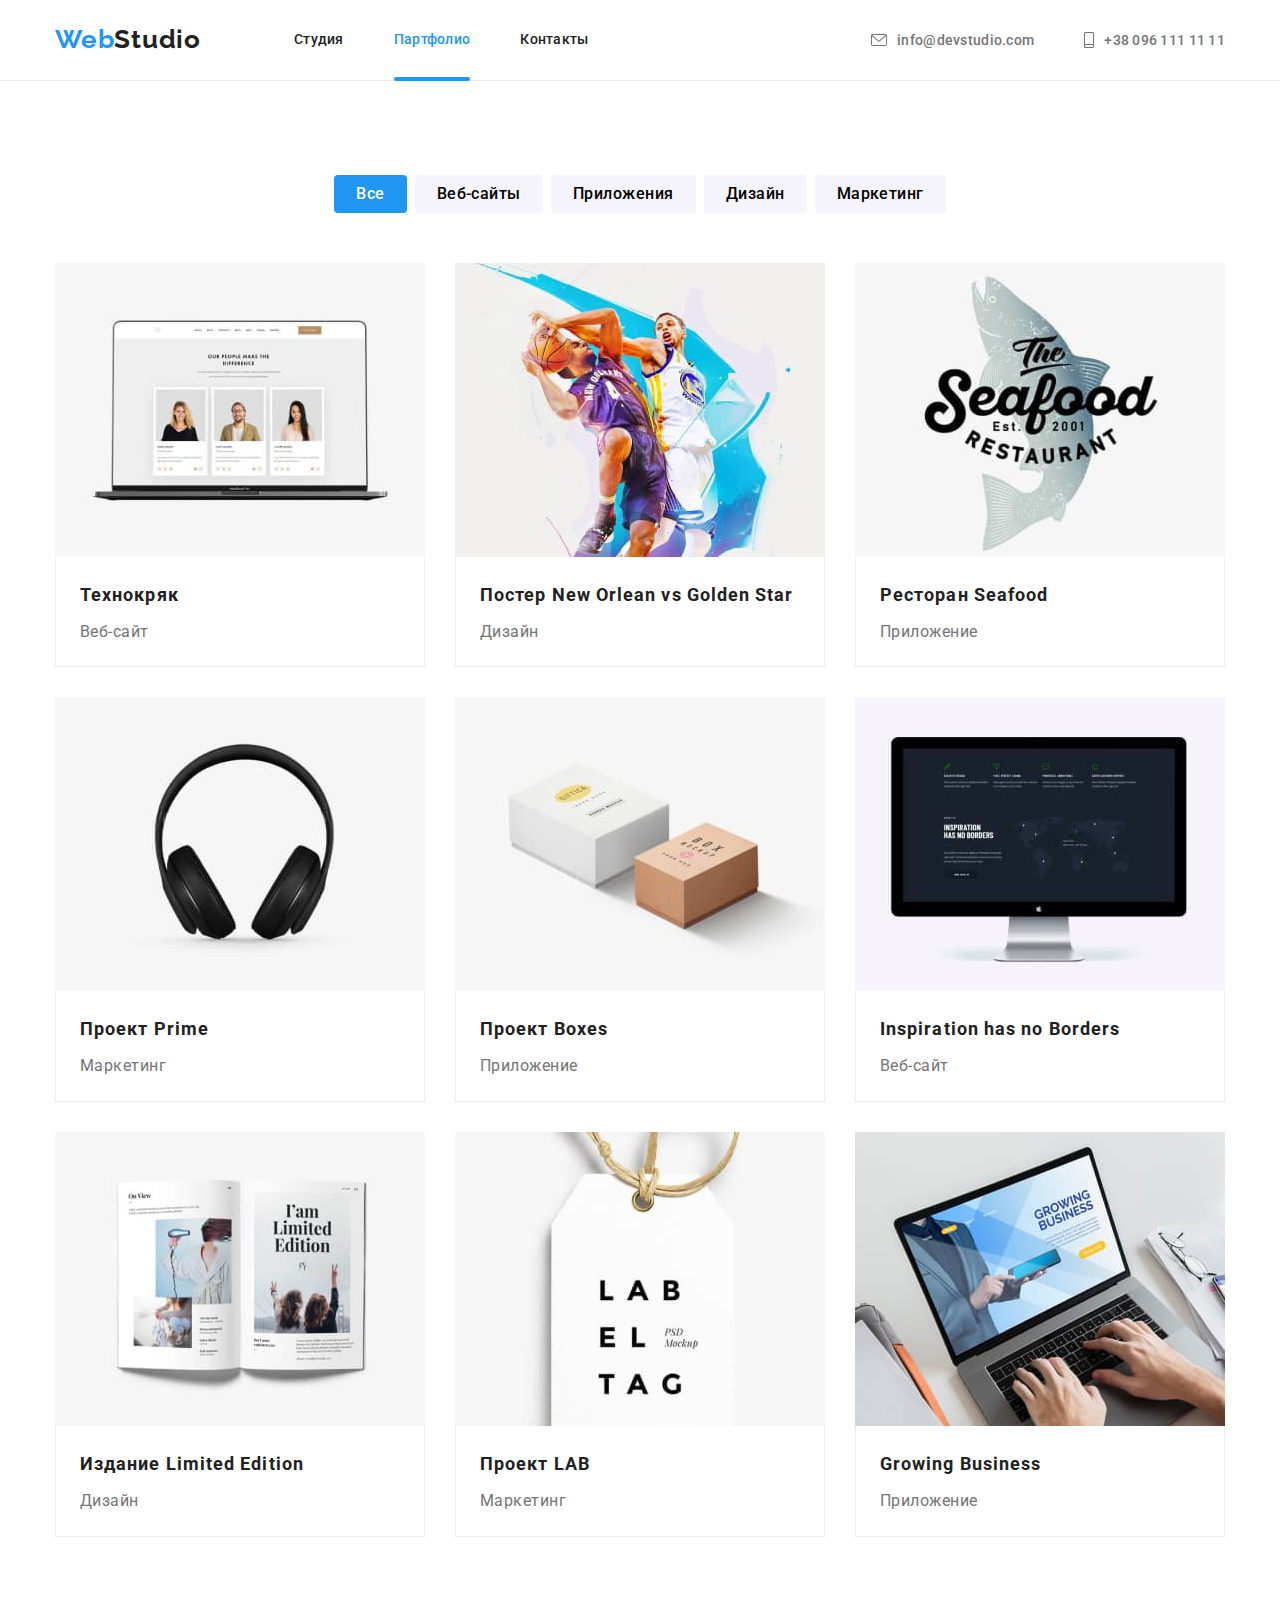
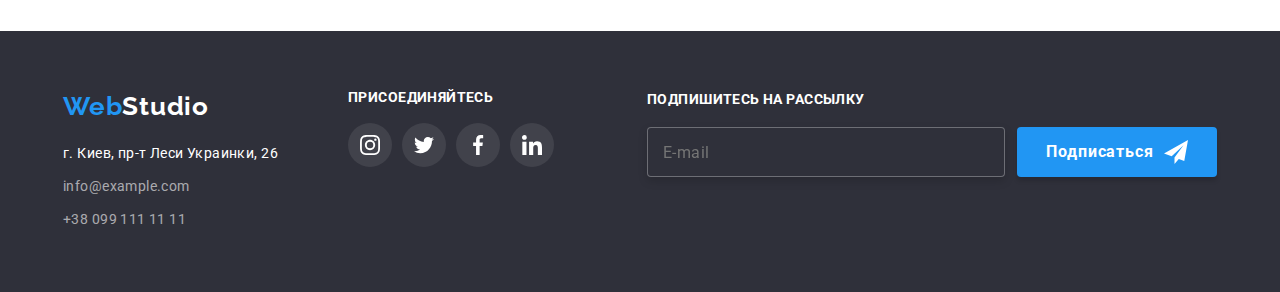
==== portfolio.html @ a49e7f97 "BEM" ====
<!DOCTYPE html>
<html lang="ru">
  <head>
    <meta charset="UTF-8" />
    <meta http-equiv="X-UA-Compatible" content="IE=edge" />
    <meta name="viewport" content="width=device-width, initial-scale=1.0" />
    <title>Portfolio</title>

    <!--Normalize-->
    <link
      rel="stylesheet"
      href="https://cdn.jsdelivr.net/npm/modern-normalize@1.1.0/modern-normalize.min.css"
    />

    <!--Animate.css-->
    <link
      rel="stylesheet"
      href="https://cdnjs.cloudflare.com/ajax/libs/animate.css/4.1.1/animate.min.css"
    />

    <!--Custom styles-->
    <link rel="stylesheet" href="./css/styles.css" />

    <!--Fonts-->
    <link rel="preconnect" href="https://fonts.googleapis.com" />
    <link rel="preconnect" href="https://fonts.gstatic.com" crossorigin />
    <link
      href="https://fonts.googleapis.com/css2?family=Oleo+Script&family=Raleway:wght@700&family=Roboto:wght@400;500;700;900&display=swap"
      rel="stylesheet"
    />
  </head>

  <body>
    <!--Header-->
    <header class="header">
      <div class="header__wraper container">
        <!--Novigations-->
        <a class="logo link header--logo" href="./index.html">
          <span class="logo__span"> Web</span>Studio
        </a>
        <nav>
          <ul class="navigation list">
            <li class="navigation__item">
              <a class="navigation__link link" href="./index.html">Студия</a>
            </li>
            <li class="navigation__item">
              <a
                class="navigation__link navigation__link--current link"
                href="./portfolio.html"
                >Партфолио</a
              >
            </li>
            <li class="navigation__item">
              <a class="navigation__link link" href="">Контакты</a>
            </li>
          </ul>
        </nav>

        <!--Contacts-->
        <ul class="contacts list">
          <li class="contacts__item">
            <a class="contacts__email link" href="mailto:info@devstudio.com">
              <svg class="contacts__icon" width="16" height="12">
                <use href="./images/icons.svg#icon-envelope"></use>
              </svg>
              info@devstudio.com
            </a>
          </li>
          <li class="contacts__item">
            <a class="contacts__phone link" href="tel:+380961111111">
              <svg class="contacts__icon" width="10" height="16">
                <use href="./images/icons.svg#icon-smartphone"></use>
              </svg>
              +38 096 111 11 11
            </a>
          </li>
        </ul>
      </div>
    </header>

    <!--Main content-->
    <main>
      <section class="portfolio section">
        <h1 hidden>Проекты</h1>
        <div class="container">
          <!--Filter-->
          <ul class="filter list">
            <li class="filter__item">
              <button
                class="filter__btn filter__btn--current btn"
                type="button"
              >
                Все
              </button>
            </li>
            <li class="filter__item">
              <button class="filter__btn btn" type="button">Веб-сайты</button>
            </li>
            <li class="filter__item">
              <button class="filter__btn btn" type="button">Приложения</button>
            </li>
            <li class="filter__item">
              <button class="filter__btn btn" type="button">Дизайн</button>
            </li>
            <li class="filter__item">
              <button class="filter__btn btn" type="button">Маркетинг</button>
            </li>
          </ul>

          <!--Projects-->
          <ul class="portfolio__list card-set list">
            <li class="portfolio__item">
              <a class="link" href="">
                <div class="portfolio__pic">
                  <img
                    class="portfolio__img"
                    src="./images/portfolio-page/portfolio-img-1.jpg"
                    alt="ноутбук с открытой страницей сайта: светлый фон, фотографии сотрудников, информация о сайте"
                    width="370"
                    height="294"
                  />
                  <div class="overlay">
                    <p class="overlay__desc">
                      Ресурс предлагает комплексные предложения с разным уровнем
                      функционала и сервисов. Все это позволит посетителю
                      получить исчерпывающие сведения о компании или частном
                      лице.
                    </p>
                  </div>
                </div>
                <div class="portfolio__desc">
                  <h2 class="portfolio__title">Технокряк</h2>
                  <p class="portfolio__txt">Веб-сайт</p>
                </div>
              </a>
            </li>

            <li class="portfolio__item">
              <a class="link" href="">
                <div class="portfolio__pic">
                  <img
                    class="portfolio__img"
                    src="./images/portfolio-page/portfolio-img-2.jpg"
                    alt="два афроамериканских баскетболиста в схватке за мяч. абстрактный голубой фон"
                    width="370"
                    height="294"
                  />
                  <div class="overlay">
                    <p class="overlay__desc">
                      Lorem ipsum dolor sit amet consectetur adipisicing elit.
                      Ratione, pariatur? Odio ex officiis consequuntur iusto
                      cupiditate nemo eaque fugit ad ipsum? Officia eaque
                      debitis distinctio ullam aliquid? Omnis, cum doloribus.
                    </p>
                  </div>
                </div>
                <div class="portfolio__desc">
                  <h2 class="portfolio__title">
                    Постер New Orlean vs Golden Star
                  </h2>
                  <p class="portfolio__txt">Дизайн</p>
                </div>
              </a>
            </li>

            <li class="portfolio__item">
              <a class="link" href="">
                <div class="portfolio__pic">
                  <img
                    class="portfolio__img"
                    src="./images/portfolio-page/portfolio-img-3.jpg"
                    lang="en"
                    alt="the seafood restaurant. est. 2001"
                    width="370"
                    height="294"
                  />
                  <div class="overlay">
                    <p class="overlay__desc">
                      Lorem ipsum dolor sit amet consectetur adipisicing elit.
                      Ratione, pariatur? Odio ex officiis consequuntur iusto
                      cupiditate nemo eaque fugit ad ipsum? Officia eaque
                      debitis distinctio ullam aliquid? Omnis, cum doloribus.
                    </p>
                  </div>
                </div>
                <div class="portfolio__desc">
                  <h2 class="portfolio__title">Ресторан Seafood</h2>
                  <p class="portfolio__txt">Приложение</p>
                </div>
              </a>
            </li>

            <li class="portfolio__item">
              <a class="link" href="">
                <div class="portfolio__pic">
                  <img
                    class="portfolio__img"
                    src="./images/portfolio-page/portfolio-img-4.jpg"
                    alt="черные игровые наушнкии на светло-бежевом фоне"
                    width="370"
                    height="294"
                  />
                  <div class="overlay">
                    <p class="overlay__desc">
                      Lorem ipsum dolor sit amet consectetur adipisicing elit.
                      Ratione, pariatur? Odio ex officiis consequuntur iusto
                      cupiditate nemo eaque fugit ad ipsum? Officia eaque
                      debitis distinctio ullam aliquid? Omnis, cum doloribus.
                    </p>
                  </div>
                </div>
                <div class="portfolio__desc">
                  <h2 class="portfolio__title">Проект Prime</h2>
                  <p class="portfolio__txt">Маркетинг</p>
                </div>
              </a>
            </li>

            <li class="portfolio__item">
              <a class="link" href="">
                <div class="portfolio__pic">
                  <img
                    class="portfolio__img"
                    src="./images/portfolio-page/portfolio-img-5.jpg"
                    alt="две небольшие прямоугольные картонные коробки на светло-бежевом фоне. одна побольше белого цвета, вторая меньше - крафтовая"
                    width="370"
                    height="294"
                  />
                  <div class="overlay">
                    <p class="overlay__desc">
                      Lorem ipsum dolor sit amet consectetur adipisicing elit.
                      Ratione, pariatur? Odio ex officiis consequuntur iusto
                      cupiditate nemo eaque fugit ad ipsum? Officia eaque
                      debitis distinctio ullam aliquid? Omnis, cum doloribus.
                    </p>
                  </div>
                </div>
                <div class="portfolio__desc">
                  <h2 class="portfolio__title">Проект Boxes</h2>
                  <p class="portfolio__txt">Приложение</p>
                </div>
              </a>
            </li>

            <li class="portfolio__item">
              <a class="link" href="">
                <div class="portfolio__pic">
                  <img
                    class="portfolio__img"
                    src="./images/portfolio-page/portfolio-img-6.jpg"
                    alt="монитор компьютера с открытым сайтом, темный фон"
                    width="370"
                    height="294"
                  />
                  <div class="overlay">
                    <p class="overlay__desc">
                      Lorem ipsum dolor sit amet consectetur adipisicing elit.
                      Ratione, pariatur? Odio ex officiis consequuntur iusto
                      cupiditate nemo eaque fugit ad ipsum? Officia eaque
                      debitis distinctio ullam aliquid? Omnis, cum doloribus.
                    </p>
                  </div>
                </div>
                <div class="portfolio__desc">
                  <h2 class="portfolio__title">Inspiration has no Borders</h2>
                  <p class="portfolio__txt">Веб-сайт</p>
                </div>
              </a>
            </li>

            <li class="portfolio__item">
              <a class="link" href="">
                <div class="portfolio__pic">
                  <img
                    class="portfolio__img"
                    src="./images/portfolio-page/portfolio-img-7.jpg"
                    alt="открытый журнал на светло-бежевом фоне с фотографиями девушек"
                    width="370"
                    height="294"
                  />
                  <div class="overlay">
                    <p class="overlay__desc">
                      Lorem ipsum dolor sit amet consectetur adipisicing elit.
                      Ratione, pariatur? Odio ex officiis consequuntur iusto
                      cupiditate nemo eaque fugit ad ipsum? Officia eaque
                      debitis distinctio ullam aliquid? Omnis, cum doloribus.
                    </p>
                  </div>
                </div>
                <div class="portfolio__desc">
                  <h2 class="portfolio__title">Издание Limited Edition</h2>
                  <p class="portfolio__txt">Дизайн</p>
                </div>
              </a>
            </li>

            <li class="portfolio__item">
              <a class="link" href="">
                <div class="portfolio__pic">
                  <img
                    class="portfolio__img"
                    src="./images/portfolio-page/portfolio-img-8.jpg"
                    alt="белая бумажная этикетка с скафтовой ленточкой на светло-бежевом фоне"
                    width="370"
                    height="294"
                  />
                  <div class="overlay">
                    <p class="overlay__desc">
                      Lorem ipsum dolor sit amet consectetur adipisicing elit.
                      Ratione, pariatur? Odio ex officiis consequuntur iusto
                      cupiditate nemo eaque fugit ad ipsum? Officia eaque
                      debitis distinctio ullam aliquid? Omnis, cum doloribus.
                    </p>
                  </div>
                </div>
                <div class="portfolio__desc">
                  <h2 class="portfolio__title">Проект LAB</h2>
                  <p class="portfolio__txt">Маркетинг</p>
                </div>
              </a>
            </li>

            <li class="portfolio__item">
              <a class="link" href="">
                <div class="portfolio__pic">
                  <img
                    class="portfolio__img"
                    src="./images/portfolio-page/portfolio-img-9.jpg"
                    alt="ноутбук на рабочем столе с открытой страницей Приложения"
                    width="370"
                    height="294"
                  />
                  <div class="overlay">
                    <p class="overlay__desc">
                      Lorem ipsum dolor sit amet consectetur adipisicing elit.
                      Ratione, pariatur? Odio ex officiis consequuntur iusto
                      cupiditate nemo eaque fugit ad ipsum? Officia eaque
                      debitis distinctio ullam aliquid? Omnis, cum doloribus.
                    </p>
                  </div>
                </div>
                <div class="portfolio__desc">
                  <h2 class="portfolio__title">Growing Business</h2>
                  <p class="portfolio__txt">Приложение</p>
                </div>
              </a>
            </li>
          </ul>
        </div>
      </section>
    </main>

    <!--Footer-->
    <footer class="footer">
      <div class="footer__wraper container">
        <div class="footer__contacts">
          <a class="logo footer--logo link" href="./index.html">
            <span class="logo__span"> Web</span>Studio
          </a>
          <address>
            <ul class="list">
              <li>
                <a
                  class="footer__adress link"
                  href="https://www.google.com/maps/place/%D0%B1%D1%83%D0%BB.+%D0%9B%D0%B5%D1%81%D0%B8+%D0%A3%D0%BA%D1%80%D0%B0%D0%B8%D0%BD%D0%BA%D0%B8,+26,+%D0%9A%D0%B8%D0%B5%D0%B2,+%D0%A3%D0%BA%D1%80%D0%B0%D0%B8%D0%BD%D0%B0,+02000/data=!4m2!3m1!1s0x40d4cf0e033ecbe9:0x57a4dffefec77da0?sa=X&ved=2ahUKEwiR7r6asKr4AhVFR_EDHUUcAAkQ8gF6BAgIEAE"
                  >г. Киев, пр-т Леси Украинки, 26</a
                >
              </li>
              <li>
                <a class="footer__email link" href="mailto:info@example.com"
                  >info@example.com</a
                >
              </li>
              <li>
                <a class="footer__phone link" href="tel:+380991111111"
                  >+38 099 111 11 11</a
                >
              </li>
            </ul>
          </address>
        </div>

        <!--Social medias-->
        <div class="footer__socials">
          <p class="footer__call">Присоединяйтесь</p>
          <ul class="socials list">
            <li>
              <a
                class="footer__link link"
                target="_blank"
                aria-label="инстаграм"
                href=""
              >
                <svg class="footer__icon" width="20" height="20">
                  <use href="./images/icons.svg#icon-instagram"></use>
                </svg>
              </a>
            </li>
            <li>
              <a
                class="footer__link link"
                target="_blank"
                aria-label="твитер"
                href=""
              >
                <svg class="footer__icon" width="20" height="20">
                  <use href="./images/icons.svg#icon-twitter"></use>
                </svg>
              </a>
            </li>
            <li>
              <a
                class="footer__link link"
                target="_blank"
                aria-label="фейсбук"
                href=""
              >
                <svg class="footer__icon" width="20" height="20">
                  <use href="./images/icons.svg#icon-facebook"></use>
                </svg>
              </a>
            </li>
            <li>
              <a
                class="footer__link link"
                target="_blank"
                aria-label="линкедин"
                href=""
              >
                <svg class="footer__icon" width="20" height="20">
                  <use href="./images/icons.svg#icon-linkedin"></use>
                </svg>
              </a>
            </li>
          </ul>
        </div>

        <!--Subscription-form-->
        <div class="footer__form">
          <p class="footer__subtitle">Подпишитесь на рассылку</p>
          <form class="subscription-form" name="subscription-form">
            <label class="subscription-form__item">
              <input
                class="subscription-form__field"
                name="email"
                type="email"
                placeholder="E-mail"
                required
              />
            </label>
            <button class="subscription-form__btn main-btn btn" type="submit">
              Подписаться
              <svg class="subscription-form__icon" width="24" height="24">
                <use href="/images/icons.svg#icon-send"></use>
              </svg>
            </button>
          </form>
        </div>
      </div>
    </footer>
  </body>
</html>
---- css/styles.css ----
:root {
  /*Colors*/
  --acent-color: #2196f3;
  --main-light-cl: #ffffff;
  --main-dark-cl: #2f303a;

  /*Text*/
  --txt-cl: #212121;
  --txt-light-cl: #757575;

  /*Animation*/
  --anim-slow: 250ms cubic-bezier(0.4, 0, 0.2, 1);
}

body {
  font-family: "Roboto", "Raleway", sans-serif;
  color: var(--txt-cl);
  margin: 0;
}

h1,
h2,
h3,
p {
  margin: 0px;
}

ul {
  margin: 0px;
  padding: 0px;
}

/*Common styles*/
.container {
  width: 1200px;
  padding-left: 15px;
  padding-right: 15px;
  margin-left: auto;
  margin-right: auto;
}

.section {
  padding: 94px 0;
}

.link {
  text-decoration: none;
}

.list {
  list-style-type: none;
}

.visually-hidden {
  position: absolute;
  white-space: nowrap;
  width: 1px;
  height: 1px;
  overflow: hidden;
  border: 0;
  padding: 0;
  clip: rect(0 0 0 0);
  clip-path: inset(50%);
  margin: -1px;
}

.logo {
  font-family: "Raleway", sans-serif;
  font-weight: 700;
  font-size: 26px;
  line-height: 1.2;
  letter-spacing: 0.03em;
}

.logo__span {
  color: var(--acent-color);
}

.btn {
  filter: none;
  border: none;
}

.main-btn {
  width: 200px;
  height: 50px;
  border-radius: 4px;

  font-family: inherit;
  font-weight: 700;
  font-size: 16px;
  line-height: 1.88;
  letter-spacing: 0.06em;

  filter: none;
  border: none;
  box-shadow: 0px 4px 4px rgba(0, 0, 0, 0.15);
  color: var(--main-light-cl);
  background-color: var(--acent-color);

  transition: background-color var(--anim-slow);
}

.section-title {
  font-weight: 700;
  font-size: 36px;
  line-height: 1.17;
  text-align: center;
  letter-spacing: 0.03em;
}

.service__title,
.team__title,
.clients__title {
  margin-bottom: 50px;
}

/*Header*/
.header {
  border-bottom: 1px solid #ececec;
}

.header__wraper {
  display: flex;
  align-items: center;
}

.header--logo {
  color: var(--txt-cl);
  margin-right: 93px;
}

/*Header navigations*/
.navigation {
  display: flex;
}

.navigation__item:not(:last-child) {
  margin-right: 50px;
}

.navigation__link {
  font-weight: 500;
  font-size: 14px;
  line-height: 1.14;
  letter-spacing: 0.02em;
  color: var(--txt-cl);

  display: block;
  padding: 32px 0;

  transition: color var(--anim-slow);
}

.navigation__link--current {
  position: relative;

  font-weight: 500;
  font-size: 14px;
  line-height: 1.14;
  letter-spacing: 0.02em;
  color: var(--txt-cl);
  color: var(--acent-color);

  display: block;
  padding: 32px 0;
}

.navigation__link--current::after {
  content: "";
  position: absolute;
  bottom: 0;
  left: 0;

  transform: translateY(1px);

  width: 100%;
  height: 4px;
  display: inline-block;

  background-color: var(--acent-color);
  border-radius: 2px;
}

.navigation__link:hover,
.navigation__link:focus {
  color: var(--acent-color);
}

/*Header contacts*/
.contacts {
  display: flex;
  justify-content: center;
  margin-left: auto;
  gap: 50px;
}

.contacts__icon {
  fill: var(--txt-light-cl);
  margin-right: 10px;

  transition: fill var(--anim-slow);
}

.contacts__email,
.contacts__phone {
  font-weight: 500;
  font-size: 14px;
  line-height: 16px;
  letter-spacing: 0.02em;
  color: var(--txt-light-cl);
  font-style: normal;

  display: flex;
  align-items: center;
  padding: 32px 0;

  transition: color var(--anim-slow);
}

.contacts__email:hover,
.contacts__phone:hover,
.icontacts__email:focus,
.contacts__phone:focus {
  color: var(--acent-color);
}

.contacts__email:hover .contacts__icon,
.contacts__phone:hover .contacts__icon {
  fill: var(--acent-color);
}

/*Hero*/
.hero {
  max-width: 1600px;
  margin-right: auto;
  margin-left: auto;
  padding-top: 200px;
  padding-bottom: 200px;

  background-color: #c4c4c4;
  background-image: linear-gradient(
      rgba(47, 48, 58, 0.4),
      rgba(47, 48, 58, 0.4)
    ),
    url(../images/studio-page/hero-img.jpg);
  background-repeat: no-repeat;
  background-position: center;
  background-size: cover;
}

.hero__wraper {
  display: flex;
  flex-direction: column;
  align-items: center;
}

.hero__title {
  font-weight: 900;
  font-size: 44px;
  line-height: 1.36;
  letter-spacing: 0.06em;
  text-transform: uppercase;
  color: var(--main-light-cl);

  text-align: center;
  width: 696px;
  margin-bottom: 30px;
}

.hero__btn:hover,
.hero__btn:focus {
  background-color: #188ce8;
  cursor: pointer;
}

/*Modal*/
.backdrop {
  position: fixed;
  top: 0;
  left: 0;

  width: 100%;
  height: 100%;

  opacity: 1;
  z-index: 1;

  transition: opacity var(--anim-slow), visibility var(--anim-slow);
  background-color: rgba(0, 0, 0, 0.2);
}

.backdrop.is-hidden {
  visibility: hidden;
  opacity: 0;
  pointer-events: none;
}

.modal {
  position: absolute;
  top: 50%;
  left: 50%;
  transform: translate(-50%, -50%);

  min-width: 528px;
  min-height: 581px;

  border-radius: 4px;
  background-color: #ffffff;
  box-shadow: 0px 1px 3px rgba(0, 0, 0, 0.12), 0px 1px 1px rgba(0, 0, 0, 0.14),
    0px 2px 1px rgba(0, 0, 0, 0.2);
}

.modal__close-btn {
  position: absolute;
  top: 8px;
  right: 8px;

  display: flex;
  justify-content: center;
  align-items: center;
  width: 30px;
  height: 30px;

  border-radius: 50%;
  border: solid 1px rgba(0, 0, 0, 0.1);
  background-color: #ffffff;
  box-shadow: none;

  cursor: pointer;
}

.modal__close-icon {
  fill: #000000;
  transition: fill var(--anim-slow);
}

.modal__close-btn:hover .modal__close-icon,
.modal__close-btn:focus .modal__close-icon {
  fill: var(--acent-color);
}

/*Modal form*/
.modal-form {
  display: flex;
  flex-direction: column;
  padding: 40px;
}

.modal-form__title {
  margin-bottom: 12px;

  font-weight: 700;
  font-size: 20px;
  line-height: 1.15;
  text-align: center;
  letter-spacing: 0.03em;

  color: #212121;
}

.modal-form__txt {
  margin-bottom: 4px;

  font-weight: 400;
  font-size: 12px;
  line-height: 1.17;
  letter-spacing: 0.01em;

  color: var(--txt-light-cl);
}

.modal-form__item {
  position: relative;
  margin-bottom: 10px;
  width: 448px;
  min-height: 58px;
}

.modal-form__field {
  padding-left: 42px;
  padding-right: 5px;
  width: 100%;
  height: 40px;

  border: 1px solid rgba(33, 33, 33, 0.2);
  border-radius: 4px;
  outline: transparent;
  background-color: transparent;

  transition: border-color var(--anim-slow);
}

.modal-form__field:hover,
.modal-form__field:focus {
  border-color: var(--acent-color);
  cursor: pointer;
}

.modal-form__box {
  position: absolute;
  top: 29px;
  right: 13px;
  bottom: 12px;
  left: 12px;
  z-index: -1;

  width: 18px;
  height: 18px;
}

.modal-form__icon {
  fill: #212121;
  transition: fill var(--anim-slow);
}

.modal-form__field:hover + .modal-form__box .modal-form__icon,
.modal-form__field:focus + .modal-form__box .modal-form__icon {
  fill: var(--acent-color);
}

.modal-form__massage {
  width: 448px;
  height: 120px;
  margin-bottom: 20px;
  padding: 12px 16px;
  resize: none;

  border: 1px solid rgba(33, 33, 33, 0.2);
  border-radius: 4px;
  outline: transparent;

  transition: border-color var(--anim-slow);
}

.modal-form__massage::placeholder {
  font-weight: 400;
  font-size: 12px;
  line-height: 1.17;
  letter-spacing: 0.01em;

  color: rgba(117, 117, 117, 0.5);
}

.modal-form__massage:hover,
.modal-form__massage:focus {
  border-color: var(--acent-color);
  cursor: pointer;
}

.checkbox {
  display: flex;
  justify-content: center;
  align-items: center;
  gap: 8px;
  margin-bottom: 30px;
}

.checkbox__custom {
  display: flex;
  justify-content: center;
  padding-top: 4px;

  width: 16px;
  height: 15px;
  outline: 2px solid #212121;
  outline-offset: -2px;
  border-radius: 2px;

  cursor: pointer;

  transition: outline var(--anim-slow), background-color var(--anim-slow);
}

.checkbox__input:checked + .checkbox__custom {
  outline: none;
  background-color: var(--acent-color);
}

.checkbox__icon {
  fill: #ffffff;
}

.checkbox__txt {
  font-weight: 400;
  font-size: 14px;
  line-height: 1.71;
  letter-spacing: 0.03em;
  color: var(--txt-light-cl);
  user-select: none;
}

.checkbox__link {
  font-weight: 400;
  font-size: 14px;
  line-height: 1.71;
  letter-spacing: 0.03em;

  color: var(--acent-color);
}

.modal__btn-box {
  display: flex;
  justify-content: center;
}

.modal__btn:hover,
.modal__btn:focus {
  background-color: #188ce8;
  cursor: pointer;
}

/*Benefits*/
.benefits {
  padding-bottom: 0;
}

.benefits__wraper {
  display: flex;
  justify-content: center;
  align-items: center;

  width: 270px;
  height: 120px;
  background-color: #f5f4fa;
  border-radius: 4px;

  margin-bottom: 30px;
}

.benefits__list {
  display: flex;
  align-content: flex-start;
}

.benefits__item {
  width: 270px;
}

.benefits__item:not(:last-child) {
  margin-right: 30px;
}

.benefits__title {
  font-weight: 700;
  font-size: 14px;
  line-height: 1.14;
  letter-spacing: 0.03em;
  text-transform: uppercase;

  margin-bottom: 10px;
}

.benefits__txt {
  font-size: 14px;
  line-height: 1.71;
  letter-spacing: 0.03em;
  color: var(--txt-light-cl);
}

/*Service*/
.service__list {
  display: flex;
  align-items: flex-start;
  gap: 30px;
}

.service__item {
  position: relative;
  z-index: -1;
}

.service__pic {
  display: block;
}

.service__overlay {
  position: absolute;
  bottom: 0;
  left: 0;
  width: 100%;

  padding: 27px;
  background-color: rgba(47, 48, 58, 0.8);
}

.service__desc {
  color: var(--main-light-cl);

  font-weight: 700;
  font-size: 14px;
  line-height: 1.14;
  letter-spacing: 0.03em;
  text-align: center;
  text-transform: uppercase;
}

/*Team*/
.team {
  background-color: #f5f4fa;
  padding: 94px 0;
}

.team__list {
  display: flex;
  align-items: flex-start;
}

.team__item:not(:last-child) {
  margin-right: 30px;
}

.team__item {
  background-color: var(--main-light-cl);
  width: 270px;
  border-radius: 0px 0px 4px 4px;
  box-shadow: 0px 1px 3px rgba(0, 0, 0, 0.12), 0px 1px 1px rgba(0, 0, 0, 0.14),
    0px 2px 1px rgba(0, 0, 0, 0.2);
}

.team__desc {
  text-align: center;
  padding-top: 30px;
  padding-bottom: 30px;
}

.team__subtitle {
  font-weight: 500;
  font-size: 16px;
  line-height: 1.19;
  letter-spacing: 0.03em;

  margin-bottom: 10px;
}

.team__position {
  font-weight: 400;
  font-size: 16px;
  line-height: 1.19;
  letter-spacing: 0.03em;
  color: var(--txt-light-cl);

  margin-bottom: 16px;
}

/*Team socials*/
.socials {
  display: flex;
  justify-content: center;
  gap: 10px;
}

.socials__link {
  display: flex;
  align-items: center;
  justify-content: center;

  width: 44px;
  height: 44px;
  border-radius: 50%;
  background-color: #ffffff;

  transition: background-color var(--anim-slow);
}

.socials__icon {
  fill: #afb1b8;
  transition: fill var(--anim-slow);
}

.socials__link:hover .socials__icon,
.socials__link:focus .socials__icon {
  fill: #ffffff;
}

.socials__link:hover,
.socials__link:focus {
  background-color: var(--acent-color);
  cursor: pointer;
}

/*Clients*/
.clients__list {
  display: flex;
  justify-content: center;

  margin-top: 50px;
  gap: 30px;
}

.clients__link {
  display: flex;
  align-items: center;
  justify-content: center;

  background-color: #ffffff;
  width: 170px;
  height: 92px;
  border: 1px solid #afb1b8;
  border-radius: 4px;

  transition: border-color var(--anim-slow);
}

.clients__icon {
  fill: #afb1b8;
  transition: fill var(--anim-slow);
}

.clients__link:hover,
.client__-link:focus {
  border-color: var(--acent-color);
}

.clients__link:hover .clients__icon,
.clients__link:focus .clients__icon {
  fill: var(--acent-color);
}

/*Footer*/
.footer {
  background-color: var(--main-dark-cl);
}

.footer__wraper {
  display: flex;
  justify-content: center;
  padding: 60px 0;
}

.footer__contacts {
  margin-right: 70px;
}

.footer--logo {
  color: var(--main-light-cl);
  display: block;
  margin-bottom: 20px;
}

.footer__adress {
  font-size: 14px;
  line-height: 1.71;
  letter-spacing: 0.03em;
  color: var(--main-light-cl);
  font-style: normal;

  display: block;
  margin-bottom: 9px;

  transition: color var(--anim-slow);
}

.footer__email,
.footer__phone {
  display: block;

  font-size: 14px;
  line-height: 1.71;
  letter-spacing: 0.03em;
  color: rgba(255, 255, 255, 0.6);
  font-style: normal;

  transition: color var(--anim-slow);
}

.footer__email {
  margin-bottom: 9px;
}

.footer__email:hover,
.footer__phone:hover,
.footer__adress:hover,
.footer__email:focus,
.footer__phone:focus,
.footer__adress:focus {
  color: var(--acent-color);
}

.footer__call {
  margin-bottom: 20px;

  font-weight: 700;
  font-size: 14px;
  line-height: 0.88;
  letter-spacing: 0.03em;
  text-transform: uppercase;
  color: #ffffff;
}

.socials {
  display: flex;
  justify-content: center;
  gap: 10px;
}

.footer__link {
  display: flex;
  justify-content: center;
  align-items: center;
  width: 44px;
  height: 44px;

  background-color: rgba(225, 225, 225, 10%);
  border-radius: 50%;

  transition: background-color var(--anim-slow);
}

.footer__icon {
  fill: #ffffff;
}

.footer__link:hover,
.footer__link:focus {
  background-color: var(--acent-color);
}

.footer__socials {
  margin-right: 93px;
}

/*Subscription form*/
.footer__subtitle {
  margin-bottom: 20px;

  font-weight: 700;
  font-size: 14px;
  line-height: 1.17;
  letter-spacing: 0.03em;
  text-transform: uppercase;
  color: #ffffff;
}

.subscription-form {
  display: flex;
  justify-content: center;
  align-items: center;
  gap: 12px;
}

.subscription-form__field {
  padding: 0 15px;
  width: 358px;
  height: 50px;

  background-color: var(--main-dark-cl);
  border: 1px solid rgba(255, 255, 255, 0.3);
  filter: drop-shadow(0px 4px 4px rgba(0, 0, 0, 0.15));
  border-radius: 4px;
  outline: transparent;

  font-weight: 400;
  font-size: 16px;
  line-height: 1.25;
  letter-spacing: 0.03em;
  color: #ffffff;

  cursor: pointer;
}

.subscription-form__item::placeholder {
  font-weight: 400;
  font-size: 16px;
  line-height: 1.25;
  letter-spacing: 0.03em;

  color: rgba(255, 255, 255, 0.6);
}

.subscription-form__btn {
  display: flex;
  justify-content: center;
  align-items: center;
  gap: 10px;

  cursor: pointer;
}

.subscription-form__icon {
  fill: #ffffff;
}

/*Projects filter*/

.filter {
  display: flex;
  justify-content: center;
}

.filter__item:not(:last-child) {
  margin-right: 8px;
}

.filter__btn {
  font-family: inherit;
  font-weight: 500;
  font-size: 16px;
  line-height: 1.6;
  letter-spacing: 0.03em;
  background-color: #f5f4fa;

  padding: 6px 22px;
  border-radius: 4px;

  transition: color var(--anim-slow), background-color var(--anim-slow),
    box-shadow var(--anim-slow);
}

.filter__btn:hover,
.filter__btn:focus {
  color: var(--main-light-cl);
  background-color: var(--acent-color);
  box-shadow: 0px 3px 1px rgba(0, 0, 0, 0.1), 0px 1px 2px rgba(0, 0, 0, 0.08),
    0px 2px 2px rgba(0, 0, 0, 0.12);
  cursor: pointer;
}

.filter__btn--current {
  color: var(--main-light-cl);
  background-color: var(--acent-color);
}

/*Projects*/
.portfolio__list {
  display: flex;
  flex-wrap: wrap;
  margin-top: 50px;
}

.portfolio__item {
  width: 370px;
  margin-right: 30px;

  transition: box-shadow var(--anim-slow);
}

.portfolio__item:hover,
.portfolio__item:focus {
  box-shadow: 0px 1px 1px rgba(0, 0, 0, 0.12), 0px 4px 4px rgba(0, 0, 0, 0.06),
    1px 4px 6px rgba(0, 0, 0, 0.16);
  cursor: pointer;
}

.portfolio__item:nth-child(-n + 6) {
  margin-bottom: 30px;
}

.portfolio__item:nth-child(3n + 3) {
  margin-right: -30px;
}

.portfolio__pic {
  position: relative;
  overflow: hidden;
}

.portfolio__img {
  display: block;
}

.portfolio__desc {
  padding: 20px 24px;
  border: 1px solid #eeeeee;
  border-top: 0px;
}

.portfolio__title {
  font-size: 18px;
  line-height: 2;
  letter-spacing: 0.06em;
  color: var(--txt-cl);

  margin-bottom: 4px;
}

.portfolio__txt {
  font-weight: 400;
  font-size: 16px;
  line-height: 1.86;
  letter-spacing: 0.03em;
  color: var(--txt-light-cl);
}

/*Ovarlay*/
.overlay {
  position: absolute;
  top: 0;
  left: 0;

  display: flex;
  align-items: center;
  justify-content: center;
  padding: 63px 24px;

  background-color: rgba(33, 150, 243, 0.9);

  transform: translateY(100%);
  transition: transform var(--anim-slow);
}

.overlay__desc {
  font-size: 18px;
  font-weight: 400;
  line-height: 1.6;
  letter-spacing: 0.03em;
  color: var(--main-light-cl);
}

.portfolio__item:hover .overlay,
.portfolio__item:focus .overlay {
  transform: translateY(0);
}
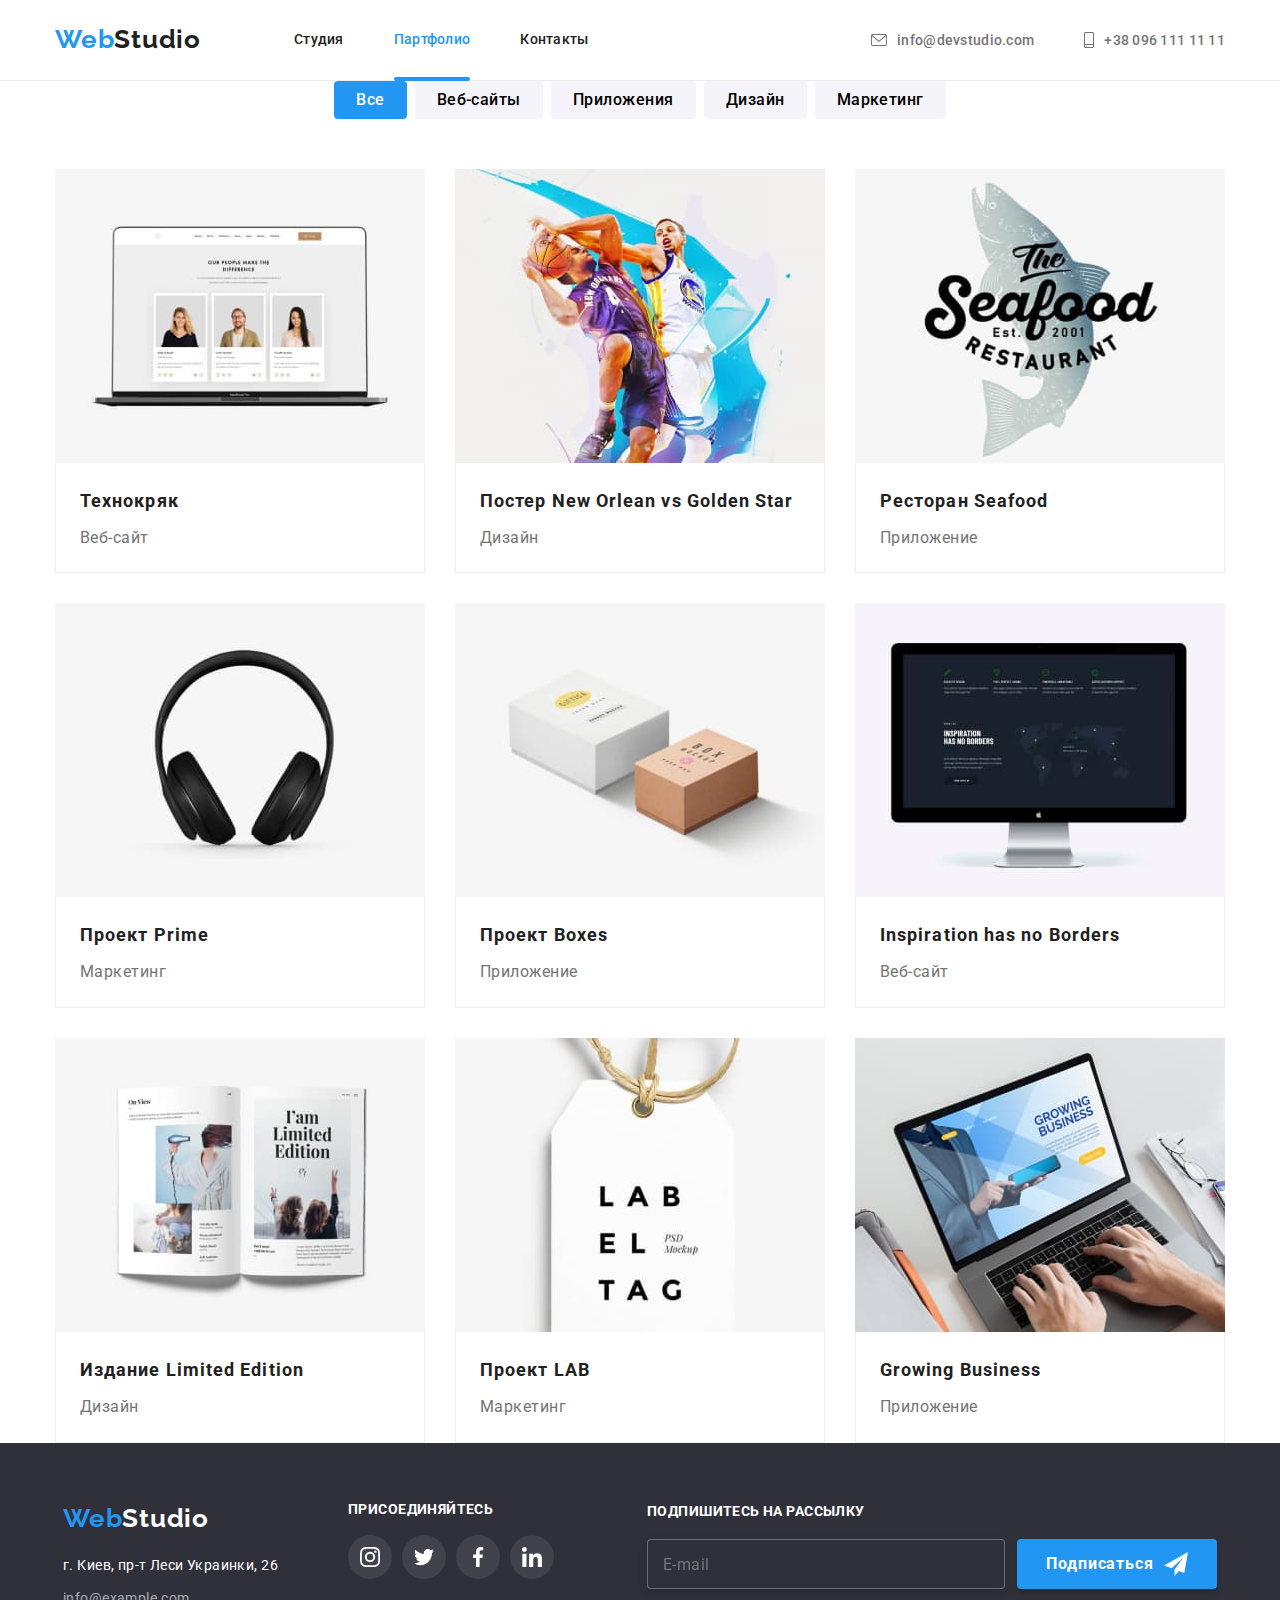
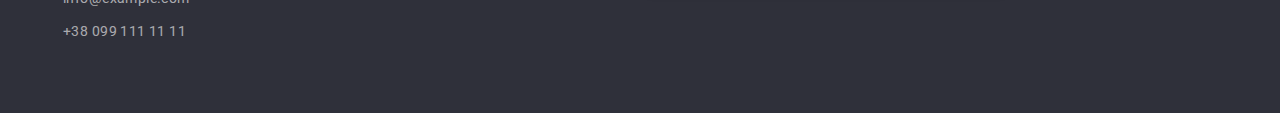
==== commit 70a33575: "SASS" ====
--- a/portfolio.html
+++ b/portfolio.html
@@ -12,13 +12,8 @@
       href="https://cdn.jsdelivr.net/npm/modern-normalize@1.1.0/modern-normalize.min.css"
     />
 
-    <!--Animate.css-->
-    <link
-      rel="stylesheet"
-      href="https://cdnjs.cloudflare.com/ajax/libs/animate.css/4.1.1/animate.min.css"
-    />
-
     <!--Custom styles-->
+    <link rel="stylesheet" href="./css/main.min.css" />
     <link rel="stylesheet" href="./css/styles.css" />
 
     <!--Fonts-->
@@ -59,7 +54,7 @@
         <!--Contacts-->
         <ul class="contacts list">
           <li class="contacts__item">
-            <a class="contacts__email link" href="mailto:info@devstudio.com">
+            <a class="contacts__link link" href="mailto:info@devstudio.com">
               <svg class="contacts__icon" width="16" height="12">
                 <use href="./images/icons.svg#icon-envelope"></use>
               </svg>
@@ -67,7 +62,7 @@
             </a>
           </li>
           <li class="contacts__item">
-            <a class="contacts__phone link" href="tel:+380961111111">
+            <a class="contacts__link link" href="tel:+380961111111">
               <svg class="contacts__icon" width="10" height="16">
                 <use href="./images/icons.svg#icon-smartphone"></use>
               </svg>
@@ -367,12 +362,12 @@
                 >
               </li>
               <li>
-                <a class="footer__email link" href="mailto:info@example.com"
+                <a class="footer__link link" href="mailto:info@example.com"
                   >info@example.com</a
                 >
               </li>
               <li>
-                <a class="footer__phone link" href="tel:+380991111111"
+                <a class="footer__link link" href="tel:+380991111111"
                   >+38 099 111 11 11</a
                 >
               </li>
@@ -386,7 +381,7 @@
           <ul class="socials list">
             <li>
               <a
-                class="footer__link link"
+                class="footer__media link"
                 target="_blank"
                 aria-label="инстаграм"
                 href=""
@@ -398,7 +393,7 @@
             </li>
             <li>
               <a
-                class="footer__link link"
+                class="footer__media link"
                 target="_blank"
                 aria-label="твитер"
                 href=""
@@ -410,7 +405,7 @@
             </li>
             <li>
               <a
-                class="footer__link link"
+                class="footer__media link"
                 target="_blank"
                 aria-label="фейсбук"
                 href=""
@@ -422,7 +417,7 @@
             </li>
             <li>
               <a
-                class="footer__link link"
+                class="footer__media link"
                 target="_blank"
                 aria-label="линкедин"
                 href=""
--- a/css/main.min.css
+++ b/css/main.min.css
@@ -0,0 +1 @@
+:root{--acent-color: #2196f3;--main-light-cl: #ffffff;--main-dark-cl: #2f303a;--txt-cl: #212121;--txt-light-cl: #757575;--anim-slow: 250ms cubic-bezier(0.4, 0, 0.2, 1)}.visually-hidden{position:absolute;white-space:nowrap;width:1px;height:1px;overflow:hidden;border:0;padding:0;clip:rect(0 0 0 0);-webkit-clip-path:inset(50%);clip-path:inset(50%);margin:-1px}.clients,.service,.benefits{padding-top:94px;padding-bottom:94px}body{font-family:"Roboto","Raleway",sans-serif;color:var(--txt-cl);margin:0}h1,h2,h3,p{margin:0px}ul{margin:0px;padding:0px}.link{text-decoration:none}.list{list-style-type:none}.btn{-webkit-filter:none;filter:none;border:none;cursor:pointer}.main-btn{width:200px;height:50px;border-radius:4px;font-family:inherit;font-weight:700;font-size:16px;line-height:1.88;letter-spacing:.06em;-webkit-filter:none;filter:none;border:none;-webkit-box-shadow:0px 4px 4px rgba(0,0,0,.15);box-shadow:0px 4px 4px rgba(0,0,0,.15);color:var(--main-light-cl);background-color:var(--acent-color);-webkit-transition:background-color var(--anim-slow);transition:background-color var(--anim-slow)}.main-btn--blackout:hover,.main-btn--blackout:focus{background-color:#188ce8}.container{width:1200px;padding-left:15px;padding-right:15px;margin-left:auto;margin-right:auto}.section-title{font-weight:700;font-size:36px;line-height:1.17;text-align:center;letter-spacing:.03em}.service__title,.team__title,.clients__title{margin-bottom:50px}.logo{font-family:"Raleway",sans-serif;font-weight:700;font-size:26px;line-height:1.2;letter-spacing:.03em}.logo__span{color:var(--acent-color)}.socials{display:-webkit-box;display:-ms-flexbox;display:flex;-webkit-box-pack:center;-ms-flex-pack:center;justify-content:center;gap:10px}.socials__link{display:-webkit-box;display:-ms-flexbox;display:flex;-webkit-box-align:center;-ms-flex-align:center;align-items:center;-webkit-box-pack:center;-ms-flex-pack:center;justify-content:center;width:44px;height:44px;border-radius:50%;background-color:#fff;-webkit-transition:background-color var(--anim-slow);transition:background-color var(--anim-slow)}.socials__link:hover,.socials__link:focus{background-color:var(--acent-color);cursor:pointer}.socials__link:hover .socials__icon,.socials__link:focus .socials__icon{fill:#fff}.socials__icon{fill:#afb1b8;-webkit-transition:fill var(--anim-slow);transition:fill var(--anim-slow)}.backdrop{position:fixed;top:0;left:0;width:100%;height:100%;opacity:1;z-index:1;-webkit-transition:opacity var(--anim-slow),visibility var(--anim-slow);transition:opacity var(--anim-slow),visibility var(--anim-slow);background-color:rgba(0,0,0,.2)}.backdrop.is-hidden{visibility:hidden;opacity:0;pointer-events:none}.modal{position:absolute;top:50%;left:50%;-webkit-transform:translate(-50%, -50%);transform:translate(-50%, -50%);min-width:528px;min-height:581px;border-radius:4px;background-color:#fff;-webkit-box-shadow:0px 1px 3px rgba(0,0,0,.12),0px 1px 1px rgba(0,0,0,.14),0px 2px 1px rgba(0,0,0,.2);box-shadow:0px 1px 3px rgba(0,0,0,.12),0px 1px 1px rgba(0,0,0,.14),0px 2px 1px rgba(0,0,0,.2)}.modal-form{display:-webkit-box;display:-ms-flexbox;display:flex;-webkit-box-orient:vertical;-webkit-box-direction:normal;-ms-flex-direction:column;flex-direction:column;padding:40px}.modal-form__title{margin-bottom:12px;font-weight:700;font-size:20px;line-height:1.15;text-align:center;letter-spacing:.03em;color:#212121}.modal-form__txt{margin-bottom:4px;font-weight:400;font-size:12px;line-height:1.17;letter-spacing:.01em;color:var(--txt-light-cl)}.modal-form__item{position:relative;margin-bottom:10px;width:448px;min-height:58px}.modal-form__field{padding-left:42px;padding-right:5px;width:100%;height:40px;border:1px solid rgba(33,33,33,.2);border-radius:4px;outline:rgba(0,0,0,0);background-color:rgba(0,0,0,0);-webkit-transition:border-color var(--anim-slow);transition:border-color var(--anim-slow)}.modal-form__field:hover,.modal-form__field:focus{border-color:var(--acent-color);cursor:pointer}.modal-form__field:hover+.modal-form__box .modal-form__icon,.modal-form__field:focus+.modal-form__box .modal-form__icon{fill:var(--acent-color)}.modal-form__box{position:absolute;top:29px;right:13px;bottom:12px;left:12px;z-index:-1;width:18px;height:18px}.modal-form__icon{fill:#212121;-webkit-transition:fill var(--anim-slow);transition:fill var(--anim-slow)}.modal-form__massage{width:448px;height:120px;margin-bottom:20px;padding:12px 16px;resize:none;border:1px solid rgba(33,33,33,.2);border-radius:4px;outline:rgba(0,0,0,0);-webkit-transition:border-color var(--anim-slow);transition:border-color var(--anim-slow)}.modal-form__massage::-webkit-input-placeholder{font-weight:400;font-size:12px;line-height:1.17;letter-spacing:.01em;color:rgba(117,117,117,.5)}.modal-form__massage::-moz-placeholder{font-weight:400;font-size:12px;line-height:1.17;letter-spacing:.01em;color:rgba(117,117,117,.5)}.modal-form__massage:-ms-input-placeholder{font-weight:400;font-size:12px;line-height:1.17;letter-spacing:.01em;color:rgba(117,117,117,.5)}.modal-form__massage::-ms-input-placeholder{font-weight:400;font-size:12px;line-height:1.17;letter-spacing:.01em;color:rgba(117,117,117,.5)}.modal-form__massage::placeholder{font-weight:400;font-size:12px;line-height:1.17;letter-spacing:.01em;color:rgba(117,117,117,.5)}.modal-form__massage:hover,.modal-form__massage:focus{border-color:var(--acent-color);cursor:pointer}.modal__btn-box{display:-webkit-box;display:-ms-flexbox;display:flex;-webkit-box-pack:center;-ms-flex-pack:center;justify-content:center}.checkbox{display:-webkit-box;display:-ms-flexbox;display:flex;-webkit-box-pack:center;-ms-flex-pack:center;justify-content:center;-webkit-box-align:center;-ms-flex-align:center;align-items:center;gap:8px;margin-bottom:30px}.checkbox__custom{display:-webkit-box;display:-ms-flexbox;display:flex;-webkit-box-pack:center;-ms-flex-pack:center;justify-content:center;padding-top:4px;width:16px;height:15px;outline:2px solid #212121;outline-offset:-2px;border-radius:2px;cursor:pointer;-webkit-transition:outline var(--anim-slow),background-color var(--anim-slow);transition:outline var(--anim-slow),background-color var(--anim-slow)}.checkbox__input:checked+.checkbox__custom{outline:none;background-color:var(--acent-color)}.checkbox__icon{fill:#fff}.checkbox__txt{font-weight:400;font-size:14px;line-height:1.71;letter-spacing:.03em;color:var(--txt-light-cl);-webkit-user-select:none;-moz-user-select:none;-ms-user-select:none;user-select:none}.checkbox__link{font-weight:400;font-size:14px;line-height:1.71;letter-spacing:.03em;color:var(--acent-color)}.subscription-form{display:-webkit-box;display:-ms-flexbox;display:flex;-webkit-box-pack:center;-ms-flex-pack:center;justify-content:center;-webkit-box-align:center;-ms-flex-align:center;align-items:center;gap:12px}.subscription-form__field{padding:0 15px;width:358px;height:50px;background-color:var(--main-dark-cl);border:1px solid rgba(255,255,255,.3);-webkit-filter:drop-shadow(0px 4px 4px rgba(0, 0, 0, 0.15));filter:drop-shadow(0px 4px 4px rgba(0, 0, 0, 0.15));border-radius:4px;outline:rgba(0,0,0,0);font-weight:400;font-size:16px;line-height:1.25;letter-spacing:.03em;color:#fff;cursor:pointer}.subscription-form__item::-webkit-input-placeholder{font-weight:400;font-size:16px;line-height:1.25;letter-spacing:.03em;color:rgba(255,255,255,.6)}.subscription-form__item::-moz-placeholder{font-weight:400;font-size:16px;line-height:1.25;letter-spacing:.03em;color:rgba(255,255,255,.6)}.subscription-form__item:-ms-input-placeholder{font-weight:400;font-size:16px;line-height:1.25;letter-spacing:.03em;color:rgba(255,255,255,.6)}.subscription-form__item::-ms-input-placeholder{font-weight:400;font-size:16px;line-height:1.25;letter-spacing:.03em;color:rgba(255,255,255,.6)}.subscription-form__item::placeholder{font-weight:400;font-size:16px;line-height:1.25;letter-spacing:.03em;color:rgba(255,255,255,.6)}.subscription-form__btn{display:-webkit-box;display:-ms-flexbox;display:flex;-webkit-box-pack:center;-ms-flex-pack:center;justify-content:center;-webkit-box-align:center;-ms-flex-align:center;align-items:center;gap:10px}.subscription-form__icon{fill:#fff}.filter{display:-webkit-box;display:-ms-flexbox;display:flex;-webkit-box-pack:center;-ms-flex-pack:center;justify-content:center}.filter__item:not(:last-child){margin-right:8px}.filter__btn{font-family:inherit;font-weight:500;font-size:16px;line-height:1.6;letter-spacing:.03em;background-color:#f5f4fa;padding:6px 22px;border-radius:4px;-webkit-transition:color var(--anim-slow),background-color var(--anim-slow),-webkit-box-shadow var(--anim-slow);transition:color var(--anim-slow),background-color var(--anim-slow),-webkit-box-shadow var(--anim-slow);transition:color var(--anim-slow),background-color var(--anim-slow),box-shadow var(--anim-slow);transition:color var(--anim-slow),background-color var(--anim-slow),box-shadow var(--anim-slow),-webkit-box-shadow var(--anim-slow)}.filter__btn:hover,.filter__btn:focus{color:var(--main-light-cl);background-color:var(--acent-color);-webkit-box-shadow:0px 3px 1px rgba(0,0,0,.1),0px 1px 2px rgba(0,0,0,.08),0px 2px 2px rgba(0,0,0,.12);box-shadow:0px 3px 1px rgba(0,0,0,.1),0px 1px 2px rgba(0,0,0,.08),0px 2px 2px rgba(0,0,0,.12)}.filter__btn--current{color:var(--main-light-cl);background-color:var(--acent-color)}.overlay{position:absolute;top:0;left:0;display:-webkit-box;display:-ms-flexbox;display:flex;-webkit-box-align:center;-ms-flex-align:center;align-items:center;-webkit-box-pack:center;-ms-flex-pack:center;justify-content:center;padding:63px 24px;background-color:rgba(33,150,243,.9);-webkit-transform:translateY(100%);transform:translateY(100%);-webkit-transition:-webkit-transform var(--anim-slow);transition:-webkit-transform var(--anim-slow);transition:transform var(--anim-slow);transition:transform var(--anim-slow), -webkit-transform var(--anim-slow)}.overlay__desc{font-size:18px;font-weight:400;line-height:1.6;letter-spacing:.03em;color:var(--main-light-cl)}.portfolio__item:hover .overlay,.portfolio__item:focus .overlay{-webkit-transform:translateY(0);transform:translateY(0)}.header{border-bottom:1px solid #ececec}.header__wraper{display:-webkit-box;display:-ms-flexbox;display:flex;-webkit-box-align:center;-ms-flex-align:center;align-items:center}.header--logo{color:var(--txt-cl);margin-right:93px}.navigation{display:-webkit-box;display:-ms-flexbox;display:flex}.navigation__item:not(:last-child){margin-right:50px}.navigation__link{font-weight:500;font-size:14px;line-height:1.14;letter-spacing:.02em;color:var(--txt-cl);display:block;padding:32px 0;-webkit-transition:color var(--anim-slow);transition:color var(--anim-slow)}.navigation__link:hover,.navigation__link:focus{color:var(--acent-color)}.navigation__link--current{position:relative;font-weight:500;font-size:14px;line-height:1.14;letter-spacing:.02em;color:var(--txt-cl);color:var(--acent-color);display:block;padding:32px 0}.navigation__link--current::after{content:"";position:absolute;bottom:0;left:0;-webkit-transform:translateY(1px);transform:translateY(1px);width:100%;height:4px;display:inline-block;background-color:var(--acent-color);border-radius:2px}.contacts{display:-webkit-box;display:-ms-flexbox;display:flex;-webkit-box-pack:center;-ms-flex-pack:center;justify-content:center;margin-left:auto;gap:50px}.contacts__icon{fill:var(--txt-light-cl);margin-right:10px;-webkit-transition:fill var(--anim-slow);transition:fill var(--anim-slow)}.contacts__link{font-weight:500;font-size:14px;line-height:16px;letter-spacing:.02em;color:var(--txt-light-cl);font-style:normal;display:-webkit-box;display:-ms-flexbox;display:flex;-webkit-box-align:center;-ms-flex-align:center;align-items:center;padding:32px 0;-webkit-transition:color var(--anim-slow);transition:color var(--anim-slow)}.contacts__link:hover,.contacts__link:focus{color:var(--acent-color)}.contacts__link:hover .contacts__icon{fill:var(--acent-color)}.hero{max-width:1600px;margin-right:auto;margin-left:auto;padding-top:200px;padding-bottom:200px;background-color:#c4c4c4;background-image:-webkit-gradient(linear, left top, left bottom, from(rgba(47, 48, 58, 0.4)), to(rgba(47, 48, 58, 0.4))),url(../images/studio-page/hero-img.jpg);background-image:linear-gradient(rgba(47, 48, 58, 0.4), rgba(47, 48, 58, 0.4)),url(../images/studio-page/hero-img.jpg);background-repeat:no-repeat;background-position:center;background-size:cover}.hero__wraper{display:-webkit-box;display:-ms-flexbox;display:flex;-webkit-box-orient:vertical;-webkit-box-direction:normal;-ms-flex-direction:column;flex-direction:column;-webkit-box-align:center;-ms-flex-align:center;align-items:center}.hero__title{font-weight:900;font-size:44px;line-height:1.36;letter-spacing:.06em;text-transform:uppercase;color:var(--main-light-cl);text-align:center;width:696px;margin-bottom:30px}.benefits{padding-bottom:0}.benefits__wraper{display:-webkit-box;display:-ms-flexbox;display:flex;-webkit-box-pack:center;-ms-flex-pack:center;justify-content:center;-webkit-box-align:center;-ms-flex-align:center;align-items:center;width:270px;height:120px;background-color:#f5f4fa;border-radius:4px;margin-bottom:30px}.benefits__list{display:-webkit-box;display:-ms-flexbox;display:flex;-ms-flex-line-pack:start;align-content:flex-start}.benefits__item{width:270px}.benefits__item:not(:last-child){margin-right:30px}.benefits__title{font-weight:700;font-size:14px;line-height:1.14;letter-spacing:.03em;text-transform:uppercase;margin-bottom:10px}.benefits__txt{font-size:14px;line-height:1.71;letter-spacing:.03em;color:var(--txt-light-cl)}.service__list{display:-webkit-box;display:-ms-flexbox;display:flex;-webkit-box-align:start;-ms-flex-align:start;align-items:flex-start;gap:30px}.service__item{position:relative;z-index:-1}.service__pic{display:block}.service__overlay{position:absolute;bottom:0;left:0;width:100%;padding:27px;background-color:rgba(47,48,58,.8)}.service__desc{color:var(--main-light-cl);font-weight:700;font-size:14px;line-height:1.14;letter-spacing:.03em;text-align:center;text-transform:uppercase}.clients__list{display:-webkit-box;display:-ms-flexbox;display:flex;-webkit-box-pack:center;-ms-flex-pack:center;justify-content:center;margin-top:50px;gap:30px}.clients__link{display:-webkit-box;display:-ms-flexbox;display:flex;-webkit-box-align:center;-ms-flex-align:center;align-items:center;-webkit-box-pack:center;-ms-flex-pack:center;justify-content:center;background-color:#fff;width:170px;height:92px;border:1px solid #afb1b8;border-radius:4px;-webkit-transition:border-color var(--anim-slow);transition:border-color var(--anim-slow)}.clients__link:hover,.clients__link:focus{border-color:var(--acent-color)}.clients__link:hover .clients__icon,.clients__link:focus .clients__icon{fill:var(--acent-color)}.clients__icon{fill:#afb1b8;-webkit-transition:fill var(--anim-slow);transition:fill var(--anim-slow)}.footer{background-color:var(--main-dark-cl)}.footer__wraper{display:-webkit-box;display:-ms-flexbox;display:flex;-webkit-box-pack:center;-ms-flex-pack:center;justify-content:center;padding:60px 0}.footer__contacts{margin-right:70px}.footer--logo{color:var(--main-light-cl);display:block;margin-bottom:20px}.footer__adress{font-size:14px;line-height:1.71;letter-spacing:.03em;color:var(--main-light-cl);font-style:normal;display:block;margin-bottom:9px;-webkit-transition:color var(--anim-slow);transition:color var(--anim-slow)}.footer__adress:hover,.footer__adress:focus{color:var(--acent-color)}.footer__link{display:block;font-size:14px;line-height:1.71;letter-spacing:.03em;color:rgba(255,255,255,.6);font-style:normal;-webkit-transition:color var(--anim-slow);transition:color var(--anim-slow)}.footer__link:not(last-child){margin-bottom:9px}.footer__link:hover,.footer__link:focus{color:var(--acent-color)}.footer__call{margin-bottom:20px;font-weight:700;font-size:14px;line-height:.88;letter-spacing:.03em;text-transform:uppercase;color:#fff}.footer__media{display:-webkit-box;display:-ms-flexbox;display:flex;-webkit-box-pack:center;-ms-flex-pack:center;justify-content:center;-webkit-box-align:center;-ms-flex-align:center;align-items:center;width:44px;height:44px;background-color:rgba(225,225,225,.1);border-radius:50%;-webkit-transition:background-color var(--anim-slow);transition:background-color var(--anim-slow)}.footer__media:hover,.footer__media:focus{background-color:var(--acent-color)}.footer__icon{fill:#fff}.footer__socials{margin-right:93px}.footer__subtitle{margin-bottom:20px;font-weight:700;font-size:14px;line-height:1.17;letter-spacing:.03em;text-transform:uppercase;color:#fff}.portfolio__list{display:-webkit-box;display:-ms-flexbox;display:flex;-ms-flex-wrap:wrap;flex-wrap:wrap;margin-top:50px}.portfolio__item{width:370px;margin-right:30px;-webkit-transition:-webkit-box-shadow var(--anim-slow);transition:-webkit-box-shadow var(--anim-slow);transition:box-shadow var(--anim-slow);transition:box-shadow var(--anim-slow), -webkit-box-shadow var(--anim-slow)}.portfolio__item:hover,.portfolio__item:focus{-webkit-box-shadow:0px 1px 1px rgba(0,0,0,.12),0px 4px 4px rgba(0,0,0,.06),1px 4px 6px rgba(0,0,0,.16);box-shadow:0px 1px 1px rgba(0,0,0,.12),0px 4px 4px rgba(0,0,0,.06),1px 4px 6px rgba(0,0,0,.16);cursor:pointer}.portfolio__item:nth-child(-n+6){margin-bottom:30px}.portfolio__item:nth-child(3n+3){margin-right:-30px}.portfolio__pic{position:relative;overflow:hidden}.portfolio__img{display:block}.portfolio__desc{padding:20px 24px;border:1px solid #eee;border-top:0px}.portfolio__title{font-size:18px;line-height:2;letter-spacing:.06em;color:var(--txt-cl);margin-bottom:4px}.portfolio__txt{font-weight:400;font-size:16px;line-height:1.86;letter-spacing:.03em;color:var(--txt-light-cl)}/*# sourceMappingURL=main.min.css.map */--- a/css/styles.css
+++ b/css/styles.css
@@ -37,10 +37,6 @@
   padding-right: 15px;
   margin-left: auto;
   margin-right: auto;
-}
-
-.section {
-  padding: 94px 0;
 }
 
 .link {
@@ -79,6 +75,7 @@
 .btn {
   filter: none;
   border: none;
+  cursor: pointer;
 }
 
 .main-btn {
@@ -101,6 +98,11 @@
   transition: background-color var(--anim-slow);
 }
 
+.main-btn--blackout:hover,
+.main-btn--blackout:focus {
+  background-color: #188ce8;
+}
+
 .section-title {
   font-weight: 700;
   font-size: 36px;
@@ -202,8 +204,7 @@
   transition: fill var(--anim-slow);
 }
 
-.contacts__email,
-.contacts__phone {
+.contacts__link {
   font-weight: 500;
   font-size: 14px;
   line-height: 16px;
@@ -218,15 +219,12 @@
   transition: color var(--anim-slow);
 }
 
-.contacts__email:hover,
-.contacts__phone:hover,
-.icontacts__email:focus,
-.contacts__phone:focus {
+.contacts__link:hover,
+.contacts__link:focus {
   color: var(--acent-color);
 }
 
-.contacts__email:hover .contacts__icon,
-.contacts__phone:hover .contacts__icon {
+.contacts__link:hover .contacts__icon {
   fill: var(--acent-color);
 }
 
@@ -268,12 +266,6 @@
   margin-bottom: 30px;
 }
 
-.hero__btn:hover,
-.hero__btn:focus {
-  background-color: #188ce8;
-  cursor: pointer;
-}
-
 /*Modal*/
 .backdrop {
   position: fixed;
@@ -326,8 +318,6 @@
   border: solid 1px rgba(0, 0, 0, 0.1);
   background-color: #ffffff;
   box-shadow: none;
-
-  cursor: pointer;
 }
 
 .modal__close-icon {
@@ -504,12 +494,6 @@
   justify-content: center;
 }
 
-.modal__btn:hover,
-.modal__btn:focus {
-  background-color: #188ce8;
-  cursor: pointer;
-}
-
 /*Benefits*/
 .benefits {
   padding-bottom: 0;
@@ -751,8 +735,7 @@
   transition: color var(--anim-slow);
 }
 
-.footer__email,
-.footer__phone {
+.footer__link {
   display: block;
 
   font-size: 14px;
@@ -764,15 +747,13 @@
   transition: color var(--anim-slow);
 }
 
-.footer__email {
+.footer__link:not(last-child) {
   margin-bottom: 9px;
 }
 
-.footer__email:hover,
-.footer__phone:hover,
+.footer__link:hover,
 .footer__adress:hover,
-.footer__email:focus,
-.footer__phone:focus,
+.footer__link:focus,
 .footer__adress:focus {
   color: var(--acent-color);
 }
@@ -788,13 +769,7 @@
   color: #ffffff;
 }
 
-.socials {
-  display: flex;
-  justify-content: center;
-  gap: 10px;
-}
-
-.footer__link {
+.footer__media {
   display: flex;
   justify-content: center;
   align-items: center;
@@ -811,8 +786,8 @@
   fill: #ffffff;
 }
 
-.footer__link:hover,
-.footer__link:focus {
+.footer__media:hover,
+.footer__media:focus {
   background-color: var(--acent-color);
 }
 
@@ -873,8 +848,6 @@
   justify-content: center;
   align-items: center;
   gap: 10px;
-
-  cursor: pointer;
 }
 
 .subscription-form__icon {
@@ -913,7 +886,6 @@
   background-color: var(--acent-color);
   box-shadow: 0px 3px 1px rgba(0, 0, 0, 0.1), 0px 1px 2px rgba(0, 0, 0, 0.08),
     0px 2px 2px rgba(0, 0, 0, 0.12);
-  cursor: pointer;
 }
 
 .filter__btn--current {
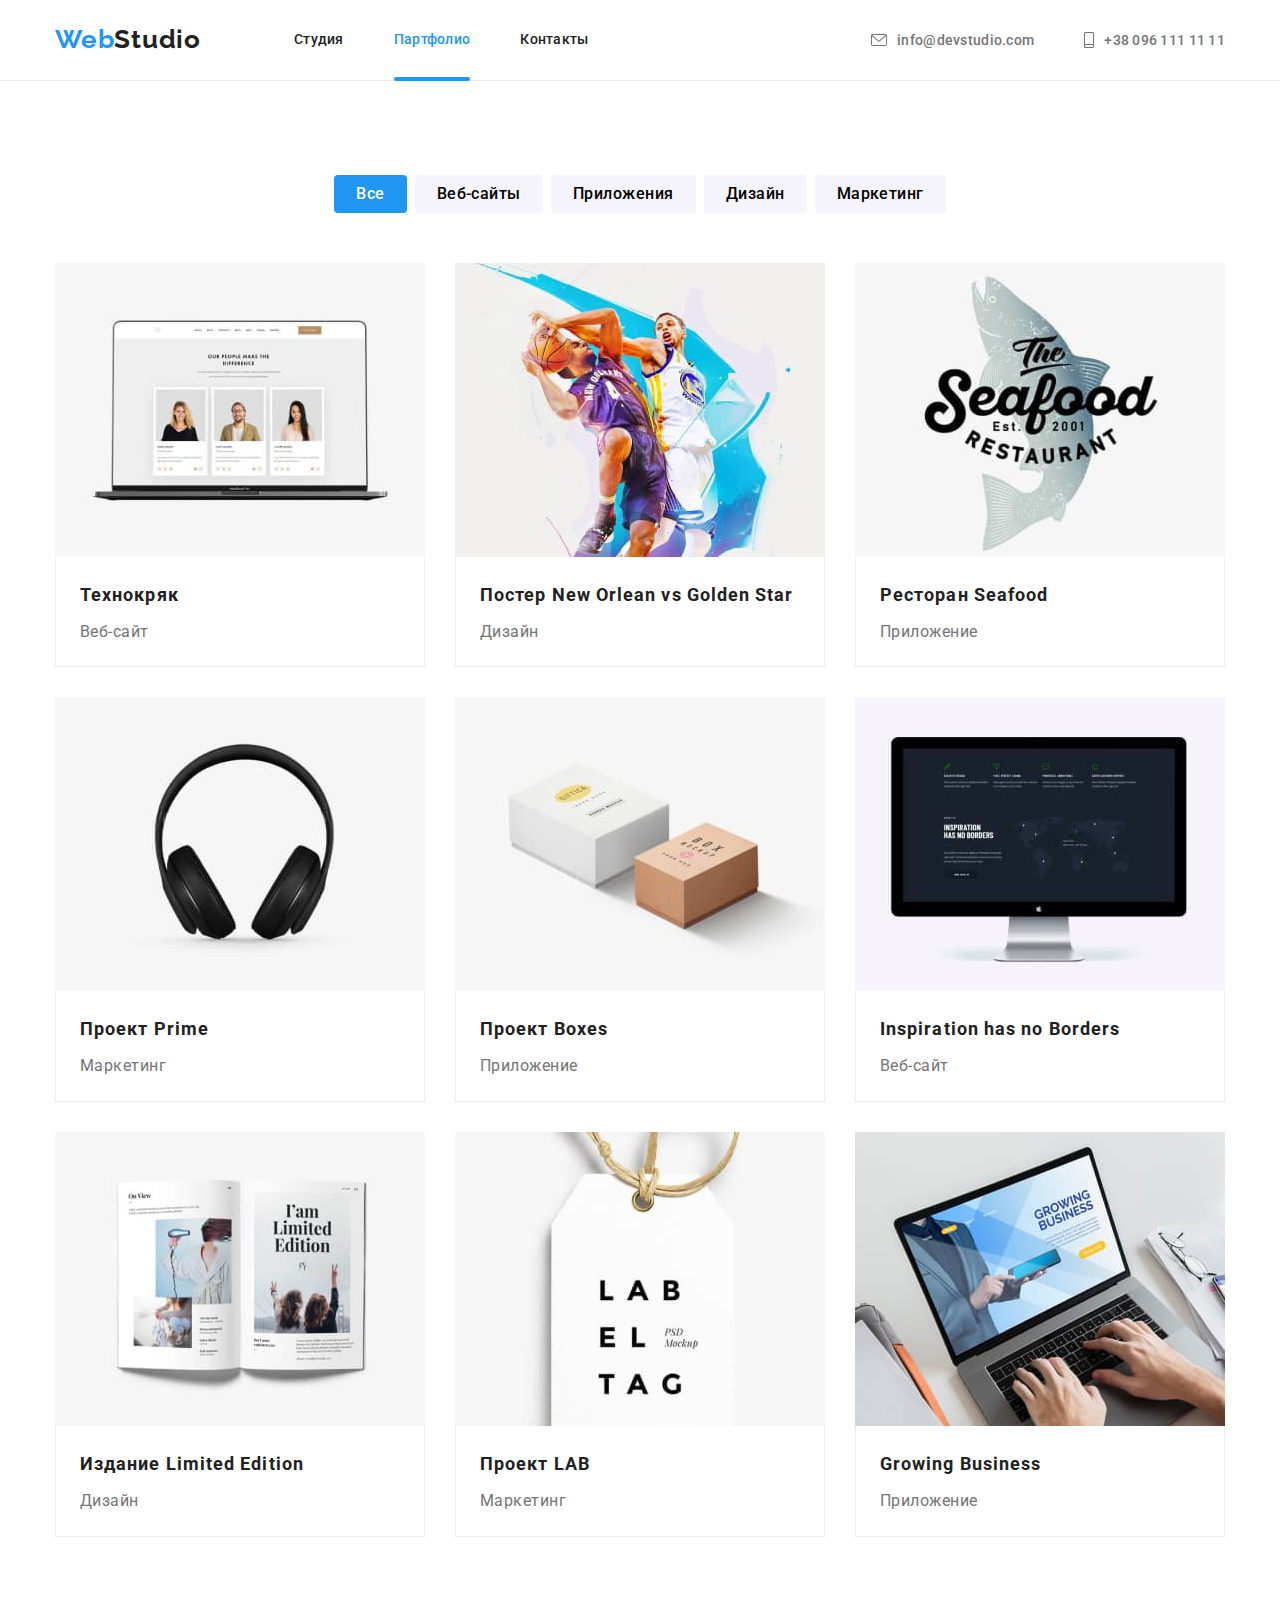
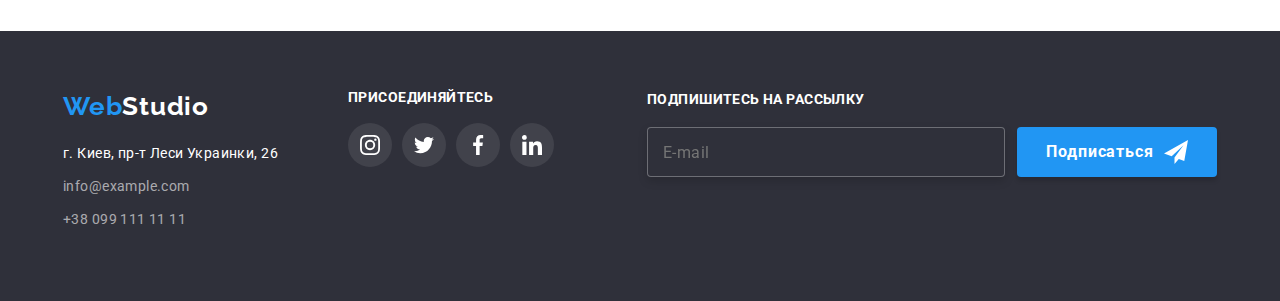
==== commit a5406707: "SASS" ====
--- a/portfolio.html
+++ b/portfolio.html
@@ -14,7 +14,6 @@
 
     <!--Custom styles-->
     <link rel="stylesheet" href="./css/main.min.css" />
-    <link rel="stylesheet" href="./css/styles.css" />
 
     <!--Fonts-->
     <link rel="preconnect" href="https://fonts.googleapis.com" />
--- a/css/main.min.css
+++ b/css/main.min.css
@@ -1 +1 @@
-:root{--acent-color: #2196f3;--main-light-cl: #ffffff;--main-dark-cl: #2f303a;--txt-cl: #212121;--txt-light-cl: #757575;--anim-slow: 250ms cubic-bezier(0.4, 0, 0.2, 1)}.visually-hidden{position:absolute;white-space:nowrap;width:1px;height:1px;overflow:hidden;border:0;padding:0;clip:rect(0 0 0 0);-webkit-clip-path:inset(50%);clip-path:inset(50%);margin:-1px}.clients,.service,.benefits{padding-top:94px;padding-bottom:94px}body{font-family:"Roboto","Raleway",sans-serif;color:var(--txt-cl);margin:0}h1,h2,h3,p{margin:0px}ul{margin:0px;padding:0px}.link{text-decoration:none}.list{list-style-type:none}.btn{-webkit-filter:none;filter:none;border:none;cursor:pointer}.main-btn{width:200px;height:50px;border-radius:4px;font-family:inherit;font-weight:700;font-size:16px;line-height:1.88;letter-spacing:.06em;-webkit-filter:none;filter:none;border:none;-webkit-box-shadow:0px 4px 4px rgba(0,0,0,.15);box-shadow:0px 4px 4px rgba(0,0,0,.15);color:var(--main-light-cl);background-color:var(--acent-color);-webkit-transition:background-color var(--anim-slow);transition:background-color var(--anim-slow)}.main-btn--blackout:hover,.main-btn--blackout:focus{background-color:#188ce8}.container{width:1200px;padding-left:15px;padding-right:15px;margin-left:auto;margin-right:auto}.section-title{font-weight:700;font-size:36px;line-height:1.17;text-align:center;letter-spacing:.03em}.service__title,.team__title,.clients__title{margin-bottom:50px}.logo{font-family:"Raleway",sans-serif;font-weight:700;font-size:26px;line-height:1.2;letter-spacing:.03em}.logo__span{color:var(--acent-color)}.socials{display:-webkit-box;display:-ms-flexbox;display:flex;-webkit-box-pack:center;-ms-flex-pack:center;justify-content:center;gap:10px}.socials__link{display:-webkit-box;display:-ms-flexbox;display:flex;-webkit-box-align:center;-ms-flex-align:center;align-items:center;-webkit-box-pack:center;-ms-flex-pack:center;justify-content:center;width:44px;height:44px;border-radius:50%;background-color:#fff;-webkit-transition:background-color var(--anim-slow);transition:background-color var(--anim-slow)}.socials__link:hover,.socials__link:focus{background-color:var(--acent-color);cursor:pointer}.socials__link:hover .socials__icon,.socials__link:focus .socials__icon{fill:#fff}.socials__icon{fill:#afb1b8;-webkit-transition:fill var(--anim-slow);transition:fill var(--anim-slow)}.backdrop{position:fixed;top:0;left:0;width:100%;height:100%;opacity:1;z-index:1;-webkit-transition:opacity var(--anim-slow),visibility var(--anim-slow);transition:opacity var(--anim-slow),visibility var(--anim-slow);background-color:rgba(0,0,0,.2)}.backdrop.is-hidden{visibility:hidden;opacity:0;pointer-events:none}.modal{position:absolute;top:50%;left:50%;-webkit-transform:translate(-50%, -50%);transform:translate(-50%, -50%);min-width:528px;min-height:581px;border-radius:4px;background-color:#fff;-webkit-box-shadow:0px 1px 3px rgba(0,0,0,.12),0px 1px 1px rgba(0,0,0,.14),0px 2px 1px rgba(0,0,0,.2);box-shadow:0px 1px 3px rgba(0,0,0,.12),0px 1px 1px rgba(0,0,0,.14),0px 2px 1px rgba(0,0,0,.2)}.modal-form{display:-webkit-box;display:-ms-flexbox;display:flex;-webkit-box-orient:vertical;-webkit-box-direction:normal;-ms-flex-direction:column;flex-direction:column;padding:40px}.modal-form__title{margin-bottom:12px;font-weight:700;font-size:20px;line-height:1.15;text-align:center;letter-spacing:.03em;color:#212121}.modal-form__txt{margin-bottom:4px;font-weight:400;font-size:12px;line-height:1.17;letter-spacing:.01em;color:var(--txt-light-cl)}.modal-form__item{position:relative;margin-bottom:10px;width:448px;min-height:58px}.modal-form__field{padding-left:42px;padding-right:5px;width:100%;height:40px;border:1px solid rgba(33,33,33,.2);border-radius:4px;outline:rgba(0,0,0,0);background-color:rgba(0,0,0,0);-webkit-transition:border-color var(--anim-slow);transition:border-color var(--anim-slow)}.modal-form__field:hover,.modal-form__field:focus{border-color:var(--acent-color);cursor:pointer}.modal-form__field:hover+.modal-form__box .modal-form__icon,.modal-form__field:focus+.modal-form__box .modal-form__icon{fill:var(--acent-color)}.modal-form__box{position:absolute;top:29px;right:13px;bottom:12px;left:12px;z-index:-1;width:18px;height:18px}.modal-form__icon{fill:#212121;-webkit-transition:fill var(--anim-slow);transition:fill var(--anim-slow)}.modal-form__massage{width:448px;height:120px;margin-bottom:20px;padding:12px 16px;resize:none;border:1px solid rgba(33,33,33,.2);border-radius:4px;outline:rgba(0,0,0,0);-webkit-transition:border-color var(--anim-slow);transition:border-color var(--anim-slow)}.modal-form__massage::-webkit-input-placeholder{font-weight:400;font-size:12px;line-height:1.17;letter-spacing:.01em;color:rgba(117,117,117,.5)}.modal-form__massage::-moz-placeholder{font-weight:400;font-size:12px;line-height:1.17;letter-spacing:.01em;color:rgba(117,117,117,.5)}.modal-form__massage:-ms-input-placeholder{font-weight:400;font-size:12px;line-height:1.17;letter-spacing:.01em;color:rgba(117,117,117,.5)}.modal-form__massage::-ms-input-placeholder{font-weight:400;font-size:12px;line-height:1.17;letter-spacing:.01em;color:rgba(117,117,117,.5)}.modal-form__massage::placeholder{font-weight:400;font-size:12px;line-height:1.17;letter-spacing:.01em;color:rgba(117,117,117,.5)}.modal-form__massage:hover,.modal-form__massage:focus{border-color:var(--acent-color);cursor:pointer}.modal__btn-box{display:-webkit-box;display:-ms-flexbox;display:flex;-webkit-box-pack:center;-ms-flex-pack:center;justify-content:center}.checkbox{display:-webkit-box;display:-ms-flexbox;display:flex;-webkit-box-pack:center;-ms-flex-pack:center;justify-content:center;-webkit-box-align:center;-ms-flex-align:center;align-items:center;gap:8px;margin-bottom:30px}.checkbox__custom{display:-webkit-box;display:-ms-flexbox;display:flex;-webkit-box-pack:center;-ms-flex-pack:center;justify-content:center;padding-top:4px;width:16px;height:15px;outline:2px solid #212121;outline-offset:-2px;border-radius:2px;cursor:pointer;-webkit-transition:outline var(--anim-slow),background-color var(--anim-slow);transition:outline var(--anim-slow),background-color var(--anim-slow)}.checkbox__input:checked+.checkbox__custom{outline:none;background-color:var(--acent-color)}.checkbox__icon{fill:#fff}.checkbox__txt{font-weight:400;font-size:14px;line-height:1.71;letter-spacing:.03em;color:var(--txt-light-cl);-webkit-user-select:none;-moz-user-select:none;-ms-user-select:none;user-select:none}.checkbox__link{font-weight:400;font-size:14px;line-height:1.71;letter-spacing:.03em;color:var(--acent-color)}.subscription-form{display:-webkit-box;display:-ms-flexbox;display:flex;-webkit-box-pack:center;-ms-flex-pack:center;justify-content:center;-webkit-box-align:center;-ms-flex-align:center;align-items:center;gap:12px}.subscription-form__field{padding:0 15px;width:358px;height:50px;background-color:var(--main-dark-cl);border:1px solid rgba(255,255,255,.3);-webkit-filter:drop-shadow(0px 4px 4px rgba(0, 0, 0, 0.15));filter:drop-shadow(0px 4px 4px rgba(0, 0, 0, 0.15));border-radius:4px;outline:rgba(0,0,0,0);font-weight:400;font-size:16px;line-height:1.25;letter-spacing:.03em;color:#fff;cursor:pointer}.subscription-form__item::-webkit-input-placeholder{font-weight:400;font-size:16px;line-height:1.25;letter-spacing:.03em;color:rgba(255,255,255,.6)}.subscription-form__item::-moz-placeholder{font-weight:400;font-size:16px;line-height:1.25;letter-spacing:.03em;color:rgba(255,255,255,.6)}.subscription-form__item:-ms-input-placeholder{font-weight:400;font-size:16px;line-height:1.25;letter-spacing:.03em;color:rgba(255,255,255,.6)}.subscription-form__item::-ms-input-placeholder{font-weight:400;font-size:16px;line-height:1.25;letter-spacing:.03em;color:rgba(255,255,255,.6)}.subscription-form__item::placeholder{font-weight:400;font-size:16px;line-height:1.25;letter-spacing:.03em;color:rgba(255,255,255,.6)}.subscription-form__btn{display:-webkit-box;display:-ms-flexbox;display:flex;-webkit-box-pack:center;-ms-flex-pack:center;justify-content:center;-webkit-box-align:center;-ms-flex-align:center;align-items:center;gap:10px}.subscription-form__icon{fill:#fff}.filter{display:-webkit-box;display:-ms-flexbox;display:flex;-webkit-box-pack:center;-ms-flex-pack:center;justify-content:center}.filter__item:not(:last-child){margin-right:8px}.filter__btn{font-family:inherit;font-weight:500;font-size:16px;line-height:1.6;letter-spacing:.03em;background-color:#f5f4fa;padding:6px 22px;border-radius:4px;-webkit-transition:color var(--anim-slow),background-color var(--anim-slow),-webkit-box-shadow var(--anim-slow);transition:color var(--anim-slow),background-color var(--anim-slow),-webkit-box-shadow var(--anim-slow);transition:color var(--anim-slow),background-color var(--anim-slow),box-shadow var(--anim-slow);transition:color var(--anim-slow),background-color var(--anim-slow),box-shadow var(--anim-slow),-webkit-box-shadow var(--anim-slow)}.filter__btn:hover,.filter__btn:focus{color:var(--main-light-cl);background-color:var(--acent-color);-webkit-box-shadow:0px 3px 1px rgba(0,0,0,.1),0px 1px 2px rgba(0,0,0,.08),0px 2px 2px rgba(0,0,0,.12);box-shadow:0px 3px 1px rgba(0,0,0,.1),0px 1px 2px rgba(0,0,0,.08),0px 2px 2px rgba(0,0,0,.12)}.filter__btn--current{color:var(--main-light-cl);background-color:var(--acent-color)}.overlay{position:absolute;top:0;left:0;display:-webkit-box;display:-ms-flexbox;display:flex;-webkit-box-align:center;-ms-flex-align:center;align-items:center;-webkit-box-pack:center;-ms-flex-pack:center;justify-content:center;padding:63px 24px;background-color:rgba(33,150,243,.9);-webkit-transform:translateY(100%);transform:translateY(100%);-webkit-transition:-webkit-transform var(--anim-slow);transition:-webkit-transform var(--anim-slow);transition:transform var(--anim-slow);transition:transform var(--anim-slow), -webkit-transform var(--anim-slow)}.overlay__desc{font-size:18px;font-weight:400;line-height:1.6;letter-spacing:.03em;color:var(--main-light-cl)}.portfolio__item:hover .overlay,.portfolio__item:focus .overlay{-webkit-transform:translateY(0);transform:translateY(0)}.header{border-bottom:1px solid #ececec}.header__wraper{display:-webkit-box;display:-ms-flexbox;display:flex;-webkit-box-align:center;-ms-flex-align:center;align-items:center}.header--logo{color:var(--txt-cl);margin-right:93px}.navigation{display:-webkit-box;display:-ms-flexbox;display:flex}.navigation__item:not(:last-child){margin-right:50px}.navigation__link{font-weight:500;font-size:14px;line-height:1.14;letter-spacing:.02em;color:var(--txt-cl);display:block;padding:32px 0;-webkit-transition:color var(--anim-slow);transition:color var(--anim-slow)}.navigation__link:hover,.navigation__link:focus{color:var(--acent-color)}.navigation__link--current{position:relative;font-weight:500;font-size:14px;line-height:1.14;letter-spacing:.02em;color:var(--txt-cl);color:var(--acent-color);display:block;padding:32px 0}.navigation__link--current::after{content:"";position:absolute;bottom:0;left:0;-webkit-transform:translateY(1px);transform:translateY(1px);width:100%;height:4px;display:inline-block;background-color:var(--acent-color);border-radius:2px}.contacts{display:-webkit-box;display:-ms-flexbox;display:flex;-webkit-box-pack:center;-ms-flex-pack:center;justify-content:center;margin-left:auto;gap:50px}.contacts__icon{fill:var(--txt-light-cl);margin-right:10px;-webkit-transition:fill var(--anim-slow);transition:fill var(--anim-slow)}.contacts__link{font-weight:500;font-size:14px;line-height:16px;letter-spacing:.02em;color:var(--txt-light-cl);font-style:normal;display:-webkit-box;display:-ms-flexbox;display:flex;-webkit-box-align:center;-ms-flex-align:center;align-items:center;padding:32px 0;-webkit-transition:color var(--anim-slow);transition:color var(--anim-slow)}.contacts__link:hover,.contacts__link:focus{color:var(--acent-color)}.contacts__link:hover .contacts__icon{fill:var(--acent-color)}.hero{max-width:1600px;margin-right:auto;margin-left:auto;padding-top:200px;padding-bottom:200px;background-color:#c4c4c4;background-image:-webkit-gradient(linear, left top, left bottom, from(rgba(47, 48, 58, 0.4)), to(rgba(47, 48, 58, 0.4))),url(../images/studio-page/hero-img.jpg);background-image:linear-gradient(rgba(47, 48, 58, 0.4), rgba(47, 48, 58, 0.4)),url(../images/studio-page/hero-img.jpg);background-repeat:no-repeat;background-position:center;background-size:cover}.hero__wraper{display:-webkit-box;display:-ms-flexbox;display:flex;-webkit-box-orient:vertical;-webkit-box-direction:normal;-ms-flex-direction:column;flex-direction:column;-webkit-box-align:center;-ms-flex-align:center;align-items:center}.hero__title{font-weight:900;font-size:44px;line-height:1.36;letter-spacing:.06em;text-transform:uppercase;color:var(--main-light-cl);text-align:center;width:696px;margin-bottom:30px}.benefits{padding-bottom:0}.benefits__wraper{display:-webkit-box;display:-ms-flexbox;display:flex;-webkit-box-pack:center;-ms-flex-pack:center;justify-content:center;-webkit-box-align:center;-ms-flex-align:center;align-items:center;width:270px;height:120px;background-color:#f5f4fa;border-radius:4px;margin-bottom:30px}.benefits__list{display:-webkit-box;display:-ms-flexbox;display:flex;-ms-flex-line-pack:start;align-content:flex-start}.benefits__item{width:270px}.benefits__item:not(:last-child){margin-right:30px}.benefits__title{font-weight:700;font-size:14px;line-height:1.14;letter-spacing:.03em;text-transform:uppercase;margin-bottom:10px}.benefits__txt{font-size:14px;line-height:1.71;letter-spacing:.03em;color:var(--txt-light-cl)}.service__list{display:-webkit-box;display:-ms-flexbox;display:flex;-webkit-box-align:start;-ms-flex-align:start;align-items:flex-start;gap:30px}.service__item{position:relative;z-index:-1}.service__pic{display:block}.service__overlay{position:absolute;bottom:0;left:0;width:100%;padding:27px;background-color:rgba(47,48,58,.8)}.service__desc{color:var(--main-light-cl);font-weight:700;font-size:14px;line-height:1.14;letter-spacing:.03em;text-align:center;text-transform:uppercase}.clients__list{display:-webkit-box;display:-ms-flexbox;display:flex;-webkit-box-pack:center;-ms-flex-pack:center;justify-content:center;margin-top:50px;gap:30px}.clients__link{display:-webkit-box;display:-ms-flexbox;display:flex;-webkit-box-align:center;-ms-flex-align:center;align-items:center;-webkit-box-pack:center;-ms-flex-pack:center;justify-content:center;background-color:#fff;width:170px;height:92px;border:1px solid #afb1b8;border-radius:4px;-webkit-transition:border-color var(--anim-slow);transition:border-color var(--anim-slow)}.clients__link:hover,.clients__link:focus{border-color:var(--acent-color)}.clients__link:hover .clients__icon,.clients__link:focus .clients__icon{fill:var(--acent-color)}.clients__icon{fill:#afb1b8;-webkit-transition:fill var(--anim-slow);transition:fill var(--anim-slow)}.footer{background-color:var(--main-dark-cl)}.footer__wraper{display:-webkit-box;display:-ms-flexbox;display:flex;-webkit-box-pack:center;-ms-flex-pack:center;justify-content:center;padding:60px 0}.footer__contacts{margin-right:70px}.footer--logo{color:var(--main-light-cl);display:block;margin-bottom:20px}.footer__adress{font-size:14px;line-height:1.71;letter-spacing:.03em;color:var(--main-light-cl);font-style:normal;display:block;margin-bottom:9px;-webkit-transition:color var(--anim-slow);transition:color var(--anim-slow)}.footer__adress:hover,.footer__adress:focus{color:var(--acent-color)}.footer__link{display:block;font-size:14px;line-height:1.71;letter-spacing:.03em;color:rgba(255,255,255,.6);font-style:normal;-webkit-transition:color var(--anim-slow);transition:color var(--anim-slow)}.footer__link:not(last-child){margin-bottom:9px}.footer__link:hover,.footer__link:focus{color:var(--acent-color)}.footer__call{margin-bottom:20px;font-weight:700;font-size:14px;line-height:.88;letter-spacing:.03em;text-transform:uppercase;color:#fff}.footer__media{display:-webkit-box;display:-ms-flexbox;display:flex;-webkit-box-pack:center;-ms-flex-pack:center;justify-content:center;-webkit-box-align:center;-ms-flex-align:center;align-items:center;width:44px;height:44px;background-color:rgba(225,225,225,.1);border-radius:50%;-webkit-transition:background-color var(--anim-slow);transition:background-color var(--anim-slow)}.footer__media:hover,.footer__media:focus{background-color:var(--acent-color)}.footer__icon{fill:#fff}.footer__socials{margin-right:93px}.footer__subtitle{margin-bottom:20px;font-weight:700;font-size:14px;line-height:1.17;letter-spacing:.03em;text-transform:uppercase;color:#fff}.portfolio__list{display:-webkit-box;display:-ms-flexbox;display:flex;-ms-flex-wrap:wrap;flex-wrap:wrap;margin-top:50px}.portfolio__item{width:370px;margin-right:30px;-webkit-transition:-webkit-box-shadow var(--anim-slow);transition:-webkit-box-shadow var(--anim-slow);transition:box-shadow var(--anim-slow);transition:box-shadow var(--anim-slow), -webkit-box-shadow var(--anim-slow)}.portfolio__item:hover,.portfolio__item:focus{-webkit-box-shadow:0px 1px 1px rgba(0,0,0,.12),0px 4px 4px rgba(0,0,0,.06),1px 4px 6px rgba(0,0,0,.16);box-shadow:0px 1px 1px rgba(0,0,0,.12),0px 4px 4px rgba(0,0,0,.06),1px 4px 6px rgba(0,0,0,.16);cursor:pointer}.portfolio__item:nth-child(-n+6){margin-bottom:30px}.portfolio__item:nth-child(3n+3){margin-right:-30px}.portfolio__pic{position:relative;overflow:hidden}.portfolio__img{display:block}.portfolio__desc{padding:20px 24px;border:1px solid #eee;border-top:0px}.portfolio__title{font-size:18px;line-height:2;letter-spacing:.06em;color:var(--txt-cl);margin-bottom:4px}.portfolio__txt{font-weight:400;font-size:16px;line-height:1.86;letter-spacing:.03em;color:var(--txt-light-cl)}/*# sourceMappingURL=main.min.css.map */+:root{--acent-color: #2196f3;--main-light-cl: #ffffff;--main-dark-cl: #2f303a;--txt-cl: #212121;--txt-light-cl: #757575;--anim-slow: 250ms cubic-bezier(0.4, 0, 0.2, 1)}.visually-hidden{position:absolute;white-space:nowrap;width:1px;height:1px;overflow:hidden;border:0;padding:0;clip:rect(0 0 0 0);-webkit-clip-path:inset(50%);clip-path:inset(50%);margin:-1px}.portfolio,.clients,.team,.service,.benefits{padding-top:94px;padding-bottom:94px}body{font-family:"Roboto","Raleway",sans-serif;color:var(--txt-cl);margin:0}h1,h2,h3,p{margin:0px}ul{margin:0px;padding:0px}.link{text-decoration:none}.list{list-style-type:none}.btn{-webkit-filter:none;filter:none;border:none;cursor:pointer}.main-btn{width:200px;height:50px;border-radius:4px;font-family:inherit;font-weight:700;font-size:16px;line-height:1.88;letter-spacing:.06em;-webkit-filter:none;filter:none;border:none;-webkit-box-shadow:0px 4px 4px rgba(0,0,0,.15);box-shadow:0px 4px 4px rgba(0,0,0,.15);color:var(--main-light-cl);background-color:var(--acent-color);-webkit-transition:background-color var(--anim-slow);transition:background-color var(--anim-slow)}.main-btn--blackout:hover,.main-btn--blackout:focus{background-color:#188ce8}.container{width:1200px;padding-left:15px;padding-right:15px;margin-left:auto;margin-right:auto}.section-title{font-weight:700;font-size:36px;line-height:1.17;text-align:center;letter-spacing:.03em}.service__title,.team__title,.clients__title{margin-bottom:50px}.logo{font-family:"Raleway",sans-serif;font-weight:700;font-size:26px;line-height:1.2;letter-spacing:.03em}.logo__span{color:var(--acent-color)}.socials{display:-webkit-box;display:-ms-flexbox;display:flex;-webkit-box-pack:center;-ms-flex-pack:center;justify-content:center;gap:10px}.socials__link{display:-webkit-box;display:-ms-flexbox;display:flex;-webkit-box-align:center;-ms-flex-align:center;align-items:center;-webkit-box-pack:center;-ms-flex-pack:center;justify-content:center;width:44px;height:44px;border-radius:50%;background-color:#fff;-webkit-transition:background-color var(--anim-slow);transition:background-color var(--anim-slow)}.socials__link:hover,.socials__link:focus{background-color:var(--acent-color);cursor:pointer}.socials__link:hover .socials__icon,.socials__link:focus .socials__icon{fill:#fff}.socials__icon{fill:#afb1b8;-webkit-transition:fill var(--anim-slow);transition:fill var(--anim-slow)}.backdrop{position:fixed;top:0;left:0;width:100%;height:100%;opacity:1;z-index:1;-webkit-transition:opacity var(--anim-slow),visibility var(--anim-slow);transition:opacity var(--anim-slow),visibility var(--anim-slow);background-color:rgba(0,0,0,.2)}.backdrop.is-hidden{visibility:hidden;opacity:0;pointer-events:none}.modal{position:absolute;top:50%;left:50%;-webkit-transform:translate(-50%, -50%);transform:translate(-50%, -50%);min-width:528px;min-height:581px;border-radius:4px;background-color:#fff;-webkit-box-shadow:0px 1px 3px rgba(0,0,0,.12),0px 1px 1px rgba(0,0,0,.14),0px 2px 1px rgba(0,0,0,.2);box-shadow:0px 1px 3px rgba(0,0,0,.12),0px 1px 1px rgba(0,0,0,.14),0px 2px 1px rgba(0,0,0,.2)}.modal-form{display:-webkit-box;display:-ms-flexbox;display:flex;-webkit-box-orient:vertical;-webkit-box-direction:normal;-ms-flex-direction:column;flex-direction:column;padding:40px}.modal-form__title{margin-bottom:12px;font-weight:700;font-size:20px;line-height:1.15;text-align:center;letter-spacing:.03em;color:#212121}.modal-form__txt{margin-bottom:4px;font-weight:400;font-size:12px;line-height:1.17;letter-spacing:.01em;color:var(--txt-light-cl)}.modal-form__item{position:relative;margin-bottom:10px;width:448px;min-height:58px}.modal-form__field{padding-left:42px;padding-right:5px;width:100%;height:40px;border:1px solid rgba(33,33,33,.2);border-radius:4px;outline:rgba(0,0,0,0);background-color:rgba(0,0,0,0);-webkit-transition:border-color var(--anim-slow);transition:border-color var(--anim-slow)}.modal-form__field:hover,.modal-form__field:focus{border-color:var(--acent-color);cursor:pointer}.modal-form__field:hover+.modal-form__box .modal-form__icon,.modal-form__field:focus+.modal-form__box .modal-form__icon{fill:var(--acent-color)}.modal-form__box{position:absolute;top:29px;right:13px;bottom:12px;left:12px;z-index:-1;width:18px;height:18px}.modal-form__icon{fill:#212121;-webkit-transition:fill var(--anim-slow);transition:fill var(--anim-slow)}.modal-form__massage{width:448px;height:120px;margin-bottom:20px;padding:12px 16px;resize:none;border:1px solid rgba(33,33,33,.2);border-radius:4px;outline:rgba(0,0,0,0);-webkit-transition:border-color var(--anim-slow);transition:border-color var(--anim-slow)}.modal-form__massage::-webkit-input-placeholder{font-weight:400;font-size:12px;line-height:1.17;letter-spacing:.01em;color:rgba(117,117,117,.5)}.modal-form__massage::-moz-placeholder{font-weight:400;font-size:12px;line-height:1.17;letter-spacing:.01em;color:rgba(117,117,117,.5)}.modal-form__massage:-ms-input-placeholder{font-weight:400;font-size:12px;line-height:1.17;letter-spacing:.01em;color:rgba(117,117,117,.5)}.modal-form__massage::-ms-input-placeholder{font-weight:400;font-size:12px;line-height:1.17;letter-spacing:.01em;color:rgba(117,117,117,.5)}.modal-form__massage::placeholder{font-weight:400;font-size:12px;line-height:1.17;letter-spacing:.01em;color:rgba(117,117,117,.5)}.modal-form__massage:hover,.modal-form__massage:focus{border-color:var(--acent-color);cursor:pointer}.modal__btn-box{display:-webkit-box;display:-ms-flexbox;display:flex;-webkit-box-pack:center;-ms-flex-pack:center;justify-content:center}.checkbox{display:-webkit-box;display:-ms-flexbox;display:flex;-webkit-box-pack:center;-ms-flex-pack:center;justify-content:center;-webkit-box-align:center;-ms-flex-align:center;align-items:center;gap:8px;margin-bottom:30px}.checkbox__custom{display:-webkit-box;display:-ms-flexbox;display:flex;-webkit-box-pack:center;-ms-flex-pack:center;justify-content:center;padding-top:4px;width:16px;height:15px;outline:2px solid #212121;outline-offset:-2px;border-radius:2px;cursor:pointer;-webkit-transition:outline var(--anim-slow),background-color var(--anim-slow);transition:outline var(--anim-slow),background-color var(--anim-slow)}.checkbox__input:checked+.checkbox__custom{outline:none;background-color:var(--acent-color)}.checkbox__icon{fill:#fff}.checkbox__txt{font-weight:400;font-size:14px;line-height:1.71;letter-spacing:.03em;color:var(--txt-light-cl);-webkit-user-select:none;-moz-user-select:none;-ms-user-select:none;user-select:none}.checkbox__link{font-weight:400;font-size:14px;line-height:1.71;letter-spacing:.03em;color:var(--acent-color)}.subscription-form{display:-webkit-box;display:-ms-flexbox;display:flex;-webkit-box-pack:center;-ms-flex-pack:center;justify-content:center;-webkit-box-align:center;-ms-flex-align:center;align-items:center;gap:12px}.subscription-form__field{padding:0 15px;width:358px;height:50px;background-color:var(--main-dark-cl);border:1px solid rgba(255,255,255,.3);-webkit-filter:drop-shadow(0px 4px 4px rgba(0, 0, 0, 0.15));filter:drop-shadow(0px 4px 4px rgba(0, 0, 0, 0.15));border-radius:4px;outline:rgba(0,0,0,0);font-weight:400;font-size:16px;line-height:1.25;letter-spacing:.03em;color:#fff;cursor:pointer}.subscription-form__item::-webkit-input-placeholder{font-weight:400;font-size:16px;line-height:1.25;letter-spacing:.03em;color:rgba(255,255,255,.6)}.subscription-form__item::-moz-placeholder{font-weight:400;font-size:16px;line-height:1.25;letter-spacing:.03em;color:rgba(255,255,255,.6)}.subscription-form__item:-ms-input-placeholder{font-weight:400;font-size:16px;line-height:1.25;letter-spacing:.03em;color:rgba(255,255,255,.6)}.subscription-form__item::-ms-input-placeholder{font-weight:400;font-size:16px;line-height:1.25;letter-spacing:.03em;color:rgba(255,255,255,.6)}.subscription-form__item::placeholder{font-weight:400;font-size:16px;line-height:1.25;letter-spacing:.03em;color:rgba(255,255,255,.6)}.subscription-form__btn{display:-webkit-box;display:-ms-flexbox;display:flex;-webkit-box-pack:center;-ms-flex-pack:center;justify-content:center;-webkit-box-align:center;-ms-flex-align:center;align-items:center;gap:10px}.subscription-form__icon{fill:#fff}.filter{display:-webkit-box;display:-ms-flexbox;display:flex;-webkit-box-pack:center;-ms-flex-pack:center;justify-content:center}.filter__item:not(:last-child){margin-right:8px}.filter__btn{font-family:inherit;font-weight:500;font-size:16px;line-height:1.6;letter-spacing:.03em;background-color:#f5f4fa;padding:6px 22px;border-radius:4px;-webkit-transition:color var(--anim-slow),background-color var(--anim-slow),-webkit-box-shadow var(--anim-slow);transition:color var(--anim-slow),background-color var(--anim-slow),-webkit-box-shadow var(--anim-slow);transition:color var(--anim-slow),background-color var(--anim-slow),box-shadow var(--anim-slow);transition:color var(--anim-slow),background-color var(--anim-slow),box-shadow var(--anim-slow),-webkit-box-shadow var(--anim-slow)}.filter__btn:hover,.filter__btn:focus{color:var(--main-light-cl);background-color:var(--acent-color);-webkit-box-shadow:0px 3px 1px rgba(0,0,0,.1),0px 1px 2px rgba(0,0,0,.08),0px 2px 2px rgba(0,0,0,.12);box-shadow:0px 3px 1px rgba(0,0,0,.1),0px 1px 2px rgba(0,0,0,.08),0px 2px 2px rgba(0,0,0,.12)}.filter__btn--current{color:var(--main-light-cl);background-color:var(--acent-color)}.overlay{position:absolute;top:0;left:0;display:-webkit-box;display:-ms-flexbox;display:flex;-webkit-box-align:center;-ms-flex-align:center;align-items:center;-webkit-box-pack:center;-ms-flex-pack:center;justify-content:center;padding:63px 24px;background-color:rgba(33,150,243,.9);-webkit-transform:translateY(100%);transform:translateY(100%);-webkit-transition:-webkit-transform var(--anim-slow);transition:-webkit-transform var(--anim-slow);transition:transform var(--anim-slow);transition:transform var(--anim-slow), -webkit-transform var(--anim-slow)}.overlay__desc{font-size:18px;font-weight:400;line-height:1.6;letter-spacing:.03em;color:var(--main-light-cl)}.portfolio__item:hover .overlay,.portfolio__item:focus .overlay{-webkit-transform:translateY(0);transform:translateY(0)}.header{border-bottom:1px solid #ececec}.header__wraper{display:-webkit-box;display:-ms-flexbox;display:flex;-webkit-box-align:center;-ms-flex-align:center;align-items:center}.header--logo{color:var(--txt-cl);margin-right:93px}.navigation{display:-webkit-box;display:-ms-flexbox;display:flex}.navigation__item:not(:last-child){margin-right:50px}.navigation__link{font-weight:500;font-size:14px;line-height:1.14;letter-spacing:.02em;color:var(--txt-cl);display:block;padding:32px 0;-webkit-transition:color var(--anim-slow);transition:color var(--anim-slow)}.navigation__link:hover,.navigation__link:focus{color:var(--acent-color)}.navigation__link--current{position:relative;font-weight:500;font-size:14px;line-height:1.14;letter-spacing:.02em;color:var(--txt-cl);color:var(--acent-color);display:block;padding:32px 0}.navigation__link--current::after{content:"";position:absolute;bottom:0;left:0;-webkit-transform:translateY(1px);transform:translateY(1px);width:100%;height:4px;display:inline-block;background-color:var(--acent-color);border-radius:2px}.contacts{display:-webkit-box;display:-ms-flexbox;display:flex;-webkit-box-pack:center;-ms-flex-pack:center;justify-content:center;margin-left:auto;gap:50px}.contacts__icon{fill:var(--txt-light-cl);margin-right:10px;-webkit-transition:fill var(--anim-slow);transition:fill var(--anim-slow)}.contacts__link{font-weight:500;font-size:14px;line-height:16px;letter-spacing:.02em;color:var(--txt-light-cl);font-style:normal;display:-webkit-box;display:-ms-flexbox;display:flex;-webkit-box-align:center;-ms-flex-align:center;align-items:center;padding:32px 0;-webkit-transition:color var(--anim-slow);transition:color var(--anim-slow)}.contacts__link:hover,.contacts__link:focus{color:var(--acent-color)}.contacts__link:hover .contacts__icon{fill:var(--acent-color)}.hero{max-width:1600px;margin-right:auto;margin-left:auto;padding-top:200px;padding-bottom:200px;background-color:#c4c4c4;background-image:-webkit-gradient(linear, left top, left bottom, from(rgba(47, 48, 58, 0.4)), to(rgba(47, 48, 58, 0.4))),url(../images/studio-page/hero-img.jpg);background-image:linear-gradient(rgba(47, 48, 58, 0.4), rgba(47, 48, 58, 0.4)),url(../images/studio-page/hero-img.jpg);background-repeat:no-repeat;background-position:center;background-size:cover}.hero__wraper{display:-webkit-box;display:-ms-flexbox;display:flex;-webkit-box-orient:vertical;-webkit-box-direction:normal;-ms-flex-direction:column;flex-direction:column;-webkit-box-align:center;-ms-flex-align:center;align-items:center}.hero__title{font-weight:900;font-size:44px;line-height:1.36;letter-spacing:.06em;text-transform:uppercase;color:var(--main-light-cl);text-align:center;width:696px;margin-bottom:30px}.benefits{padding-bottom:0}.benefits__wraper{display:-webkit-box;display:-ms-flexbox;display:flex;-webkit-box-pack:center;-ms-flex-pack:center;justify-content:center;-webkit-box-align:center;-ms-flex-align:center;align-items:center;width:270px;height:120px;background-color:#f5f4fa;border-radius:4px;margin-bottom:30px}.benefits__list{display:-webkit-box;display:-ms-flexbox;display:flex;-ms-flex-line-pack:start;align-content:flex-start}.benefits__item{width:270px}.benefits__item:not(:last-child){margin-right:30px}.benefits__title{font-weight:700;font-size:14px;line-height:1.14;letter-spacing:.03em;text-transform:uppercase;margin-bottom:10px}.benefits__txt{font-size:14px;line-height:1.71;letter-spacing:.03em;color:var(--txt-light-cl)}.service__list{display:-webkit-box;display:-ms-flexbox;display:flex;-webkit-box-align:start;-ms-flex-align:start;align-items:flex-start;gap:30px}.service__item{position:relative;z-index:-1}.service__pic{display:block}.service__overlay{position:absolute;bottom:0;left:0;width:100%;padding:27px;background-color:rgba(47,48,58,.8)}.service__desc{color:var(--main-light-cl);font-weight:700;font-size:14px;line-height:1.14;letter-spacing:.03em;text-align:center;text-transform:uppercase}.team{background-color:#f5f4fa;padding:94px 0}.team__list{display:-webkit-box;display:-ms-flexbox;display:flex;-webkit-box-align:start;-ms-flex-align:start;align-items:flex-start}.team__list{display:-webkit-box;display:-ms-flexbox;display:flex;-webkit-box-align:start;-ms-flex-align:start;align-items:flex-start}.team__item{background-color:var(--main-light-cl);width:270px;border-radius:0px 0px 4px 4px;-webkit-box-shadow:0px 1px 3px rgba(0,0,0,.12),0px 1px 1px rgba(0,0,0,.14),0px 2px 1px rgba(0,0,0,.2);box-shadow:0px 1px 3px rgba(0,0,0,.12),0px 1px 1px rgba(0,0,0,.14),0px 2px 1px rgba(0,0,0,.2)}.team__item:not(:last-child){margin-right:30px}.team__desc{text-align:center;padding-top:30px;padding-bottom:30px}.team__subtitle{font-weight:500;font-size:16px;line-height:1.19;letter-spacing:.03em;margin-bottom:10px}.team__position{font-weight:400;font-size:16px;line-height:1.19;letter-spacing:.03em;color:var(--txt-light-cl);margin-bottom:16px}.clients__list{display:-webkit-box;display:-ms-flexbox;display:flex;-webkit-box-pack:center;-ms-flex-pack:center;justify-content:center;margin-top:50px;gap:30px}.clients__link{display:-webkit-box;display:-ms-flexbox;display:flex;-webkit-box-align:center;-ms-flex-align:center;align-items:center;-webkit-box-pack:center;-ms-flex-pack:center;justify-content:center;background-color:#fff;width:170px;height:92px;border:1px solid #afb1b8;border-radius:4px;-webkit-transition:border-color var(--anim-slow);transition:border-color var(--anim-slow)}.clients__link:hover,.clients__link:focus{border-color:var(--acent-color)}.clients__link:hover .clients__icon,.clients__link:focus .clients__icon{fill:var(--acent-color)}.clients__icon{fill:#afb1b8;-webkit-transition:fill var(--anim-slow);transition:fill var(--anim-slow)}.footer{background-color:var(--main-dark-cl)}.footer__wraper{display:-webkit-box;display:-ms-flexbox;display:flex;-webkit-box-pack:center;-ms-flex-pack:center;justify-content:center;padding:60px 0}.footer__contacts{margin-right:70px}.footer--logo{color:var(--main-light-cl);display:block;margin-bottom:20px}.footer__adress{font-size:14px;line-height:1.71;letter-spacing:.03em;color:var(--main-light-cl);font-style:normal;display:block;margin-bottom:9px;-webkit-transition:color var(--anim-slow);transition:color var(--anim-slow)}.footer__adress:hover,.footer__adress:focus{color:var(--acent-color)}.footer__link{display:block;font-size:14px;line-height:1.71;letter-spacing:.03em;color:rgba(255,255,255,.6);font-style:normal;-webkit-transition:color var(--anim-slow);transition:color var(--anim-slow)}.footer__link:not(last-child){margin-bottom:9px}.footer__link:hover,.footer__link:focus{color:var(--acent-color)}.footer__call{margin-bottom:20px;font-weight:700;font-size:14px;line-height:.88;letter-spacing:.03em;text-transform:uppercase;color:#fff}.footer__media{display:-webkit-box;display:-ms-flexbox;display:flex;-webkit-box-pack:center;-ms-flex-pack:center;justify-content:center;-webkit-box-align:center;-ms-flex-align:center;align-items:center;width:44px;height:44px;background-color:rgba(225,225,225,.1);border-radius:50%;-webkit-transition:background-color var(--anim-slow);transition:background-color var(--anim-slow)}.footer__media:hover,.footer__media:focus{background-color:var(--acent-color)}.footer__icon{fill:#fff}.footer__socials{margin-right:93px}.footer__subtitle{margin-bottom:20px;font-weight:700;font-size:14px;line-height:1.17;letter-spacing:.03em;text-transform:uppercase;color:#fff}.portfolio__list{display:-webkit-box;display:-ms-flexbox;display:flex;-ms-flex-wrap:wrap;flex-wrap:wrap;margin-top:50px}.portfolio__item{width:370px;margin-right:30px;-webkit-transition:-webkit-box-shadow var(--anim-slow);transition:-webkit-box-shadow var(--anim-slow);transition:box-shadow var(--anim-slow);transition:box-shadow var(--anim-slow), -webkit-box-shadow var(--anim-slow)}.portfolio__item:hover,.portfolio__item:focus{-webkit-box-shadow:0px 1px 1px rgba(0,0,0,.12),0px 4px 4px rgba(0,0,0,.06),1px 4px 6px rgba(0,0,0,.16);box-shadow:0px 1px 1px rgba(0,0,0,.12),0px 4px 4px rgba(0,0,0,.06),1px 4px 6px rgba(0,0,0,.16);cursor:pointer}.portfolio__item:nth-child(-n+6){margin-bottom:30px}.portfolio__item:nth-child(3n+3){margin-right:-30px}.portfolio__pic{position:relative;overflow:hidden}.portfolio__img{display:block}.portfolio__desc{padding:20px 24px;border:1px solid #eee;border-top:0px}.portfolio__title{font-size:18px;line-height:2;letter-spacing:.06em;color:var(--txt-cl);margin-bottom:4px}.portfolio__txt{font-weight:400;font-size:16px;line-height:1.86;letter-spacing:.03em;color:var(--txt-light-cl)}/*# sourceMappingURL=main.min.css.map */